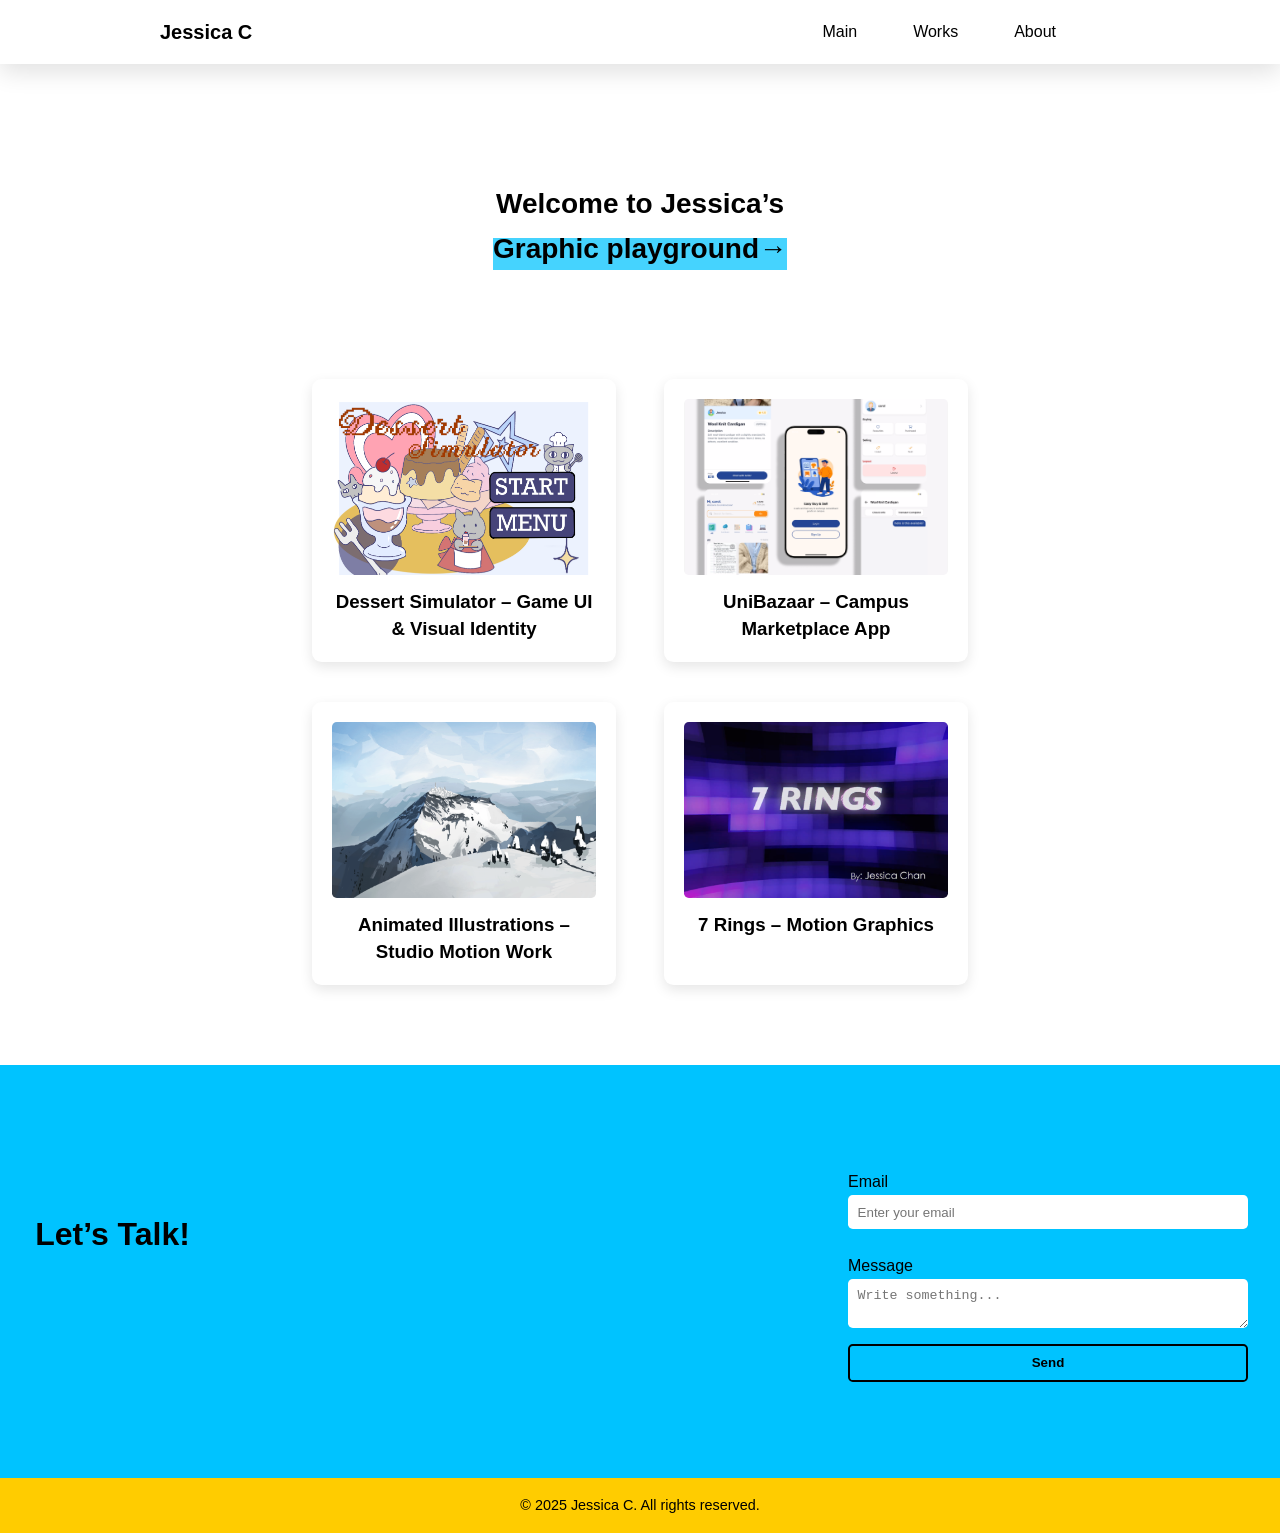
==== index.html @ ba1b7e4e "Publish design portfolio" ====
<!DOCTYPE html>
<html lang="en">
<head>
  <meta charset="UTF-8">
  <meta name="viewport" content="width=device-width, initial-scale=1.0">
  <title>Jessica C - Portfolio</title>
  <link rel="stylesheet" href="style.css">
</head>
<body class="main-page">
<!-- Header -->
<header>
  <a href="index.html" class="logo">Jessica C</a>

  <!-- table nav -->
  <nav class="desktop-nav" aria-label="Primary">
    <ul>
      <li><a href="index.html">Main</a></li>
      <li><a href="#projects">Works</a></li>
      <li><a href="about.html">About</a></li>
    </ul>
  </nav>

  <input type="checkbox" id="menu-toggle" class="nav-toggle" aria-controls="mobileMenu" aria-label="Open menu" />
  <label for="menu-toggle" class="hamburger" >☰</label>

  <nav id="mobileMenu" class="mobile-menu">
    <ul>
      <li><a href="index.html">Main</a></li>
      <li><a href="#projects">Works</a></li>
      <li><a href="about.html">About</a></li>
    </ul>
  </nav>
</header>

  <!-- Hero Section -->
  <section class="hero">
  <h1 class="playground-title">
    Welcome to Jessica’s <br>
    <a href="#projects" class="highlight-link">Graphic playground→</a>

  </h1>
  </section>

  <!-- Projects Section -->
<section id="projects" class="projects">
  <h2 class="sr-only">Projects</h2>

  <!-- Project 1 -->
  <a href="dessert-simulator.html" class="project">
    <img
      src="images/dessert.png"
      alt="Dessert Simulator UI"
    >
    <h3>Dessert Simulator – Game UI &amp; Visual Identity</h3>
  </a>

  <!-- Project 2 -->
  <a href="unibazaar.html" class="project">
    <img
      src="images/unibazaar-cover.png"
      alt="UniBazaar Campus Marketplace App"
    >
    <h3>UniBazaar – Campus Marketplace App</h3>
  </a>

  <a href="animated-illustrations.html" class="project">
  <img
    src="images/animated-illustrations-cover.png"
    alt="Animated illustration and motion design work"
  >
  <h3>Animated Illustrations – Studio Motion Work</h3>
</a>

  <!-- Project 3 -->
  <a href="7rings.html" class="project">
    <img
      src="images/7rings.png"
      alt="7 Rings Motion Graphics"
    >
    <h3>7 Rings – Motion Graphics</h3>
  </a>
</section>

<!-- Contact Section -->
<section id="contact" class="contact">
  <div class="contact-info">
    <h2>Let’s Talk!</h2>
  </div>

  <form>
    <label for="email">Email</label>
    <input id="email" type="email" name="email" placeholder="Enter your email">

    <label for="message">Message</label>
    <textarea id="message" name="message" placeholder="Write something..."></textarea>

    <button type="submit">Send</button>
  </form>

</section>

<!-- Footer -->
<footer>
  <p>© 2025 Jessica C. All rights reserved.</p>
</footer>


<script src="hamburger.js"></script>
---- style.css ----
* {
  margin: 0;
  padding: 0;
  box-sizing: border-box;
}

/* Global Styles */
body {
  font-family: 'Open Sans', Arial, sans-serif;
  line-height: 1.6;
  color: #000;
  background: #f5f5f5;
  font-size: 1rem; 
}

body.main-page {
  background: white !important;
}


header {
  display: flex;
  justify-content: space-between;
  align-items: center;
  padding: 1rem 8rem;   
  background: white;
  box-shadow: 0 0.5rem 1.5rem rgba(0, 0, 0, 0.12); /* shadow */
  position: sticky;
  top: 0;
  z-index: 100;
}

header nav ul {
  list-style: none;
  display: flex;
  gap: 3.5rem; 
  margin-right: 6rem; 
}

/* Link*/
header nav a {
  text-decoration: none;
  color: #000;
  font-weight: 500;
  position: relative;
  padding-bottom: 0.3rem;
  transition: color 0.3s ease;
}

/* Hover effect*/
header nav a::after {
  content: '';
  position: absolute;
  width: 0;
  height: 0.2rem;    
  left: 0;
  bottom: -0.1rem;
  background: #000;
  transition: width 0.3s ease;
}

header nav a:hover::after {
  width: 100%;
}

header nav a:hover {
  color: #000;
}

header .logo {
  font-size: 1.25rem;
  font-weight: bold;
  color: #000;
  text-decoration: none;  
  margin-left: 2rem;
  position: relative;
}

header .logo:hover {
  color: #333;
}

header .logo::after {
  content: none !important;
}


/* Hero */
.hero {
  text-align: center;
  padding: 6.2rem 1rem;
}

.hero img {
  max-width: 18rem;
}

.hero h1 {
  margin-top: 1.2rem;
  font-size: 1.75rem;
}

.hero span {
  color: #000000;
  font-weight: bold;
}

/* Projects */
.projects {
  display: flex;
  justify-content: center;
  gap: 2.5rem;
  flex-wrap: wrap;
  padding: 0.5rem;
}

.project {
  width: 19rem;
  background: white;
  padding: 1.25rem;
  border-radius: 0.6rem;
  box-shadow: 0 0.3rem 0.8rem rgba(0,0,0,0.1);
  text-align: center;
  margin-bottom: 5rem;
  transition: transform 0.3s ease, box-shadow 0.3s ease; 
}

.sr-only {
  position: absolute;
  width: 0.0625rem;
  height: 0.0625rem;
  padding: 0;
  overflow: hidden;
  clip: rect(0, 0, 0, 0);
  white-space: nowrap;
  border: 0;
}


.project:hover {
  transform: scale(1.05); 
  box-shadow: 0 0.6rem 1.5rem rgba(0,0,0,0.2); 
}

.project img {
  max-width: 100%;
  border-radius: 0.3rem;
  margin-bottom: 0.6rem;
}

/* Contact Section  */
.contact {
  background: #00c3ff;
  color: #000;
  width: 100%;
  margin: 0 auto;        
  display: flex;         
  justify-content: space-between;
  align-items: flex-start;
  padding: 6rem 4rem;
  gap: 5rem;
  flex-wrap: wrap;
}

.contact-info {
  flex: 1;
  min-width: 15rem;
}

.contact-info h2 {
  font-size: 2rem;
  margin-bottom: 1rem;
  font-weight: bold;
}

.contact-info p {
  font-size: 1rem;
  line-height: 1.5;
}

.contact form {
  display: flex;
  flex-direction: column;
  gap: 1rem;
  flex: 1;
  max-width: 25rem;
}

.contact input, 
.contact textarea {
  padding: 0.6rem;
  border: none;
  border-radius: 0.3rem;
}
.contact form label {
  font-size: 1rem;
  margin-bottom: -1rem;  
  margin-top: 0.5rem;   
}

.contact button {
  background: transparent;
  border: 0.125rem solid #000;
  padding: 0.6rem;
  cursor: pointer;
  font-weight: bold;
  border-radius: 0.3rem;
  transition: all 0.3s ease;
}

.contact button:hover {
  background: #000;
  color: #fff;
}

a {
  text-decoration: none; 
  color: #000;
}

/* Dessert Simulator Page */
.dessert-page {
  background: white;
  padding: 0; 
  width:100%;
  margin: 0;
}

/* Intro */
.dessert-page .intro {
  max-width: 56.25rem;
  margin: 0 auto;
  padding: 1rem;
}

.dessert-page .intro h1 {
  margin-top: 3rem;
  text-align: center;
  font-size: 1.8rem;
  margin-bottom: 1rem;
}

.dessert-page .intro p {
  line-height: 1.6;
  text-align: justify;
  margin-bottom: 1.5rem;
}

/* Hero Visual */
.hero-visual {
  display: flex;
  justify-content: space-between;
  gap: 1rem;
  padding: 0 2%; 
}

.hero-visual img {
  max-width: 70%;
  border-radius: 0.25rem;
}

.hero-visual .project-info {
  font-size: 0.9rem;
  color: #333;
  line-height: 1.4;
}

/* Yellow Background Section */
.yellow-bg {
  background: #ffcc00;
  width: 100vw;
  padding: 2rem 8%;   
  margin-left: calc(-50vw + 50%); 
}

.yellow-bg > * {
  max-width: 75rem;  
  margin: 0 auto;    
  padding: 0 5%;   
  box-sizing: border-box;
}

body {
  margin: 0;
  font-family: 'Open Sans', Arial, sans-serif;
  background: white; 
  color: #000;
  line-height: 1.6;
}

body.about-page {
  background: #FFD500;
}


/* Center image */
.center-img {
  text-align: center;
  margin-bottom: 2rem;
}

.center-img img {
  max-width: 80%;
  border-radius: 0.25rem;
}

.center-img .caption {
  margin-top: 0.5rem;
  font-size: 0.9rem;
}

/* Storyboard */
.storyboard {
  display: flex;
  gap: 2rem;
  align-items: flex-start;
  max-width: 56.25rem;
  margin: 0 auto 3rem;
}

.storyboard img {
  width: 50%;
  border-radius: 0.25rem;
}

.story-text {
  width: 50%;
}

/* UI Evolution */
.ui-evolution {
  display: flex;
  justify-content: center;
  gap: 1rem;
  margin-bottom: 2rem;
  padding: 0 2%;
}

.ui-evolution img {
  width: 30%;
  height: 15.625rem; 
}

.ui-description {
  max-width: 50rem;
  margin: 2rem auto 2rem;
  text-align: justify;
  font-size: 0.95rem;
  padding: 0 2%;
}

.tools-description {
  max-width: 50rem;       
  margin: 1.5rem auto;    
  text-align: justify;    
  font-size: 0.95rem;     
  padding: 0 2%;         
  line-height: 1.6;     
}

/* UI Screens */
.ui-screens {
  display: grid;   
  grid-template-columns: repeat(2, 1fr);
  gap: 0.3rem;   
  max-width: 65.625rem;
  margin: 0 auto 3rem auto; 
  padding: 0 2%;
}

.ui-screens img {
  width: 100%;             
  max-width: 30rem;       
  justify-self: center;   
  border-radius: 0.25rem;
  object-fit: cover;
}


/* Process Screens */
.process-row {
  display: flex;
  justify-content: center;
  gap: 1rem;
  margin: 1.5rem 0;
  padding: 0 2%;
}

.process-row img {
  width: 45%;
}

.process-small {
  display: flex;
  justify-content: center;
  gap: 0.5rem;
  margin-bottom: 3rem;
  padding: 0 2%;
}

.process-small img {
  width: 18%;
}

h2 {
  font-weight: bold;
  margin-top: 3rem;
  margin-bottom: 1rem;
  padding-left: 0.2rem;
}

h2.tools-title {
  margin-top: 3rem;
  margin-bottom: 1.2rem;
  font-weight: bold;
}

/* Outcome */
.outcome {
  max-width: 50rem;
  margin: 0 auto 2rem;
  padding: 0 2%;
}

.outcome h2 {
  margin-bottom: 1rem;
}

/* Skills & Takeaways */
.skills, .takeaways {
  max-width: 50rem;
  margin: 0 auto 1.5rem;
  padding: 0 2%;
}

.takeaways ul {
  padding-left: 1.2rem;
  list-style: disc;
}

/* Links */
.links {
  text-align: center;
  margin: 1rem 0 2rem;
}

.links .visit {
  display: inline-block;
  padding: 0.8rem 1.6rem;
  background: #000;
  color: #fff;
  font-weight: bold;
  border-radius: 0.25rem;
  transition: all 0.3s ease;
  cursor: pointer;
}

.links .visit:hover {
  background: #ffcc00;
  color: #000;
}


/* Responsive */
@media (max-width: 48rem) {
  .about {
    flex-direction: column;
    padding: 3rem 2rem;
    text-align: center;
  }
}


/* About Page */
body {
  margin: 0;
  font-family: 'Open Sans', Arial, sans-serif;
  background: #FFD500; 
  color: #000;
  line-height: 1.6;
}

.about {
  display: flex;
  justify-content: center; 
  align-items: center; 
  gap: 5rem;  
  width: 100%;
  min-height: 100vh;  
  padding: 8rem 10rem;  
  box-sizing: border-box;
}

.about-left {
  text-align: center;
  max-width: 18.75rem;
}

.about-left img {
  width: 11.25rem;
  border-radius: 0;      
  margin-bottom: 1rem;
}

.about-left h2 {
  font-size: 1.8rem;
  font-weight: bold;
}

.about-right {
  max-width: 34.37rem;
}

.about-right h3 {
  font-size: 1.3rem;
  font-weight: bold;
  margin-bottom: 1rem;
}

.about-right p {
  margin-bottom: 1rem;
}

.about-links {
  margin-top: 1.5rem;
}

.about-links a {
  background: #fff;
  color: #000;
  padding: 0.5rem 1rem;
  border-radius: 0.3rem;
  text-decoration: none;
  margin-right: 0.5rem;
  box-shadow: 0 0.3rem 0.6rem rgba(0,0,0,0.1);
  transition: all 0.3s ease;
}

.about-links a:hover {
  background: #000;
  color: #fff;
}

/* Responsive-phone*/
@media (max-width: 48rem) {
  .about {
    flex-direction: column;
    text-align: center;
    padding: 4rem 2rem;
  }

  .about-left {
    margin-bottom: 2rem;
  }
}

/* Responsive*/

/* mobile*/
@media (max-width: 48rem) {
  body {
    font-size: 0.875rem;
    padding: 0 1rem;
  }

  /* Header*/
  header {
    flex-direction: column;
    align-items: flex-start;
    padding: 1rem 2rem;
  }

  header nav ul {
    flex-direction: column;
    gap: 1rem;
    margin: 1rem 0 0 0;
  }

  .hero {
    padding: 4rem 1rem;
    text-align: center;
  }

  .hero h2 {
    font-size: 1.4rem;
  }

  .projects {
    flex-direction: column;
    align-items: center;
    gap: 1.5rem;
  }

  .project {
    width: 90%;
    max-width: 25rem;
  }

  /* Dessert Page - UI Screens*/
  .ui-screens {
    flex-direction: column;
    max-width: 95%;
    gap: 1rem;
  }

  .ui-screens img {
    width: 100%;
    max-width: 100%;
  }

  /* UI Evolution*/
  .ui-evolution {
    flex-direction: column;
    gap: 1rem;
  }

  .ui-evolution img {
    width: 100%;
    height: auto;
  }

  /* About Page*/
  .about {
    flex-direction: column;
    padding: 4rem 2rem;
    text-align: center;
  }

  .about-left {
    max-width: 100%;
  }

  .about-right {
    max-width: 100%;
  }
}

/* Ipad */
@media (min-width: 49.06rem) and (max-width: 64rem) {
  body {
    font-size: 1rem;
    padding: 0 2rem;
  }

  header {
    padding: 1rem 3rem;
  }

  header nav ul {
    gap: 2rem;
  }

  .projects {
    gap: 2rem;
    flex-wrap: wrap;
    justify-content: center;
  }

  .project {
    width: 45%;
    max-width: 21.875rem;
  }

  .ui-screens {
    max-width: 90%;
    gap: 0.8rem;
  }

  .ui-screens img {
    max-width: 48%;
  }
}

/* web*/
@media (min-width: 75rem) {
  body {
    font-size: 1rem;
    padding: 0;
  }

  .projects {
    gap: 3rem;
  }

  .ui-screens {
    max-width: 65.625rem;
  }
}

@media (max-width: 48rem) {
  .storyboard {
    flex-direction: column;
    align-items: center; 
    gap: 1rem;           
    text-align: center;   
  }

  .storyboard img {
    width: 90%;           
    max-width: 21.875rem;     
    margin-bottom: 1rem;
  }

  .story-text {
    width: 100%;
    max-width: 21.875rem;     
    font-size: 0.95rem;    
    text-align: justify;  
  }
}

@media (max-width: 48rem) {
  .ui-evolution {
    display: grid;
    grid-template-columns: repeat(3, 1fr);  
    gap: 0.5rem;           
    justify-items: center;    
  }

  .ui-evolution img {
    width: 100%;  
    max-width: 7.5rem;  
    height: auto;  
    border-radius: 0.25rem;
  }
}
@media (max-width: 48rem) {
  body {
    padding: 0 !important;  
  }
  .yellow-bg {
    width: 100% !important;  
    margin: 0 !important;    
    padding: 2rem 0 !important; 
    box-sizing: border-box;
  }
}

/*Hambergerrr*/

.hamburger {
  font-size: 0.875rem;
  cursor: pointer;
  position: absolute;
  top: 1.25rem;
  right: 1.25rem;
  z-index: 2000;
}

.mobile-menu {
  display: none;
  position: absolute;
  top: 3.75rem;
  right: 1.25rem;
  background: white;
  border-radius: 0.3125rem;
  box-shadow: 0 0.25rem 0.5rem rgba(0,0,0,0.1);
  padding: 0.625rem;
}



@media (max-width: 48rem) {
  nav {
    display: none; 
  }
  .hamburger {
    display: block; 
  }
  .mobile-menu {
    display: none;
  }
  .mobile-menu.active {
    display: block;
  }
}

/* Footer */
footer {
  background: #ffcc00;
  width: 100%;
  text-align: center;
  padding: 1rem;
  font-size: 0.9rem;
}

.playground-title a{
  position: relative;
  display: inline-block;  
  z-index: 9999;          
  cursor: pointer;        
  pointer-events: auto;    
  color: #000;
  text-decoration: none;
}

.playground-title a::after{
  pointer-events: none;   
  text-decoration: none;
}


.playground-title .highlight-link{
  position: relative;
  display: inline-block;
  z-index: 9999;             
  cursor: pointer !important;  
  pointer-events: auto !important;
  color: #000; text-decoration: none;
}


.playground-title .highlight-link::after{
  content:'';
  position:absolute; left:0; bottom:.1rem;
  height:2rem; width:0; background:#45d3fe;
  z-index:-1; animation: slideBar 1.2s ease forwards;
  pointer-events: none !important;  
}

html { scroll-behavior: smooth; }
#projects { scroll-margin-top: 6rem; }  

.playground-title a,
.playground-title .highlight-link {
  text-decoration: none !important; 
}

@keyframes slideBar {
  0% { width: 0; }
  100% { width: 100%; }
}

/* hide checkbox */
.nav-toggle {
  position: absolute;
  opacity: 0;
  pointer-events: none;
}

/* hide humberger */
.hamburger {
  font-size: 1rem;
  cursor: pointer;
  display: none;
  user-select: none;
}


.mobile-menu {
  display: none;
  position: absolute;
  right: 2rem;
  top: 3.5rem;
  background: #fff;
  border-radius: 0.3rem;
  box-shadow: 0 0.25rem 0.5rem rgba(0,0,0,.1);
  padding: 0.6rem;
}

.mobile-menu ul {
  list-style: none;
  margin: 0;
  padding: 0;
}

.mobile-menu li { padding: 0.6rem; }
.mobile-menu a { color: #000; text-decoration: none; }


@media (max-width: 48rem) {
  .desktop-nav { display: none; }
  .hamburger { display: block; }
  header { padding: 1rem 2rem; } 
}

#menu-toggle:checked ~ .mobile-menu {
  display: block;
}

header{
  position: sticky;
  top: 0;
  z-index: 10000;      
  isolation: isolate;  
  overflow: visible;
}

.mobile-menu{
  position: absolute;
  top: 3rem;           
  right: 2rem;
  z-index: 10001;      
}


.playground-title,
.playground-title a,
.playground-title .highlight-link{
  z-index: auto !important;  
}


.playground-title .highlight-link::after{
  z-index: -1;
  pointer-events: none;
}


header{
  width: 100vw;
  margin-left: calc(50% - 50vw);
  margin-right: calc(50% - 50vw);
  padding-left: max(2rem, env(safe-area-inset-left));
  padding-right: max(2rem, env(safe-area-inset-right));
}


@media (min-width: 64rem){
  header{
    padding-left: 8rem;
    padding-right: 8rem;
  }
}


@media (max-width: 63.99rem){
  header{
    padding-left: 1.25rem;
    padding-right: 1.25rem;
  }
}


html, body { overflow-x: hidden; }

/* Contactfull-bleed*/
.contact{
  width: 100vw;
  margin-left: calc(50% - 50vw);
  margin-right: calc(50% - 50vw);

  padding-left: max(2rem, env(safe-area-inset-left));
  padding-right: max(2rem, env(safe-area-inset-right));
}

footer{
  width: 100vw;
  margin-left: calc(50% - 50vw);
  margin-right: calc(50% - 50vw);
  padding-left: max(2rem, env(safe-area-inset-left));
  padding-right: max(2rem, env(safe-area-inset-right));
}

.tools-title {
  font-size: 1.5rem;
  font-weight: bold;
  margin-bottom: 1rem;   
  text-align: left; 
}
/* Week Progress Section */
.week-progress {
  margin: 2rem 0;
}

.week-progress .section-title {
  font-size: 1.8rem;
  font-weight: bold;
  margin-bottom: 1rem;
}

.progress-gallery {
  display: grid;
  grid-template-columns: repeat(2, 1fr); /* 每行两张图 */
  gap: 1rem; /* 图片之间的间距 */
  margin-bottom: 1rem;
}

.progress-gallery img {
  width: 100%;   /* 自动适应容器 */
  height: auto;  /* 保持比例 */
  border-radius: 8px;
  box-shadow: 0 2px 6px rgba(0,0,0,0.2);
}

.progress-text {
  font-size: 1rem;
  line-height: 1.6;
}

/* ================================
   UniBazaar Portfolio Page
================================ */

/* Top hero image */
.unibazaar-page .hero-visual img {
  aspect-ratio: 16 / 9;
  object-fit: cover;
  background: #fff6f1;
}


/* ================================
   Project Overview Video
================================ */

.unibazaar-page .storyboard {
  display: flex;
  justify-content: center;
  align-items: flex-start;
  gap: 2rem;
}

.unibazaar-page .storyboard-video {
  width: 27%;
  max-width: 15rem;
  height: auto;

  display: block;
  align-self: flex-start;

  object-fit: contain;
  border-radius: 0.3rem;
}

.unibazaar-page .story-text {
  width: 58%;
}


/* ================================
   Core App Screens
================================ */

.unibazaar-page .ui-screens {
  display: grid;
  grid-template-columns: repeat(4, 10.5rem);
  justify-content: center;
  align-items: start;

  gap: 1.5rem;
  max-width: 60rem;
  margin: 0 auto 3rem;
  padding: 0 2%;
}

.unibazaar-page .ui-screens img {
  width: 10.5rem;
  max-width: none;

  aspect-ratio: 9 / 16;
  object-fit: cover;
  object-position: center;

  background: #fff;
  padding: 0.12rem;

  border-radius: 0.4rem;
  box-shadow: 0 0.2rem 0.6rem rgba(0, 0, 0, 0.14);
}


/* ================================
   Profile & Personalisation
================================ */

.unibazaar-page .ui-evolution {
  display: flex;
  justify-content: center;
  align-items: flex-start;

  gap: 1.5rem;
  margin-bottom: 2rem;
}

.unibazaar-page .ui-evolution img {
  width: 17rem;
  max-width: 38%;
  height: auto;

  object-fit: contain;

  background: #fff;
  padding: 0.15rem;

  border-radius: 0.4rem;
  box-shadow: 0 0.2rem 0.6rem rgba(0, 0, 0, 0.14);
}


/* ================================
   Tablet
================================ */

@media (max-width: 64rem) {
  .unibazaar-page .ui-screens {
    grid-template-columns: repeat(2, 10.5rem);
  }

  .unibazaar-page .ui-evolution img {
    width: 16rem;
    max-width: 42%;
  }
}


/* ================================
   Mobile
================================ */

@media (max-width: 48rem) {
  .unibazaar-page .hero-visual {
    flex-direction: column;
  }

  .unibazaar-page .hero-visual img {
    max-width: 100%;
  }

  .unibazaar-page .storyboard {
    flex-direction: column;
    align-items: center;
  }

  .unibazaar-page .storyboard-video {
    width: 65%;
    max-width: 15rem;
    height: auto;

    object-fit: contain;
  }

  .unibazaar-page .story-text {
    width: 100%;
    max-width: 22rem;
  }

  .unibazaar-page .ui-screens {
    grid-template-columns: repeat(2, 8.5rem);
    gap: 1rem;
  }

  .unibazaar-page .ui-screens img {
    width: 8.5rem;
  }

  .unibazaar-page .ui-evolution {
    flex-direction: column;
    align-items: center;
  }

  .unibazaar-page .ui-evolution img {
    width: 16rem;
    max-width: 90%;
  }
}


/* Very small phones */
@media (max-width: 25rem) {
  .unibazaar-page .ui-screens {
    grid-template-columns: 1fr;
    justify-items: center;
  }
}

/* Align all UniBazaar section headings */
.unibazaar-page .section-title,
.unibazaar-page .tools-title {
  max-width: 50rem;
  margin: 3rem auto 1rem;
  padding-left: 2%;
  padding-right: 2%;
  box-sizing: border-box;
  text-align: left;
}

/* =================================
   Animated Illustrations Page
================================= */

/* Hero video */
.motion-work-page .motion-hero-video {
  width: 70%;
  height: auto;
  display: block;
  object-fit: contain;
  border-radius: 0.3rem;
}


/* Main text sections */
.motion-work-page .motion-overview,
.motion-work-page .motion-text-section {
  width: calc(100% - 2rem);
  max-width: 50rem;
  margin: 0 auto 2rem;
  padding: 0;
  box-sizing: border-box;
}


/* Keep all major headings consistent */
.motion-work-page .motion-overview h2,
.motion-work-page .motion-text-section h2,
.motion-work-page .motion-section-title,
.motion-work-page .skills h2,
.motion-work-page .outcome h2 {
  font-size: 1.5rem;
  line-height: 1.25;
  font-weight: bold;

  margin-top: 3rem;
  margin-bottom: 1rem;
  padding: 0;
}


/* Selected Motion Samples heading */
.motion-work-page .motion-section-title {
  width: calc(100% - 2rem);
  max-width: 50rem;

  margin-left: auto;
  margin-right: auto;

  text-align: left;
  box-sizing: border-box;
}


/* Motion sample gallery */
.motion-work-page .motion-gallery {
  display: grid;
  grid-template-columns: repeat(2, minmax(0, 1fr));

  column-gap: 1.5rem;
  row-gap: 1.5rem;

  width: calc(100% - 2rem);
  max-width: 50rem;

  margin: 0 auto 3rem;
  padding: 0;

  box-sizing: border-box;
}


/* Individual motion cards */
.motion-work-page .motion-sample {
  width: 100%;
  min-width: 0;

  background: #fff;
  padding: 0.45rem;

  border-radius: 0.5rem;
  box-shadow: 0 0.25rem 0.7rem rgba(0, 0, 0, 0.14);

  box-sizing: border-box;
}


/* Motion videos */
.motion-work-page .motion-sample video {
  width: 100%;
  height: auto;

  display: block;
  object-fit: contain;

  border-radius: 0.3rem;
}


/* Card titles */
.motion-work-page .motion-sample h3 {
  margin: 1rem 0 0.5rem;
  padding: 0 0.45rem;

  font-size: 1.15rem;
  line-height: 1.35;
}


/* Card descriptions */
.motion-work-page .motion-sample p {
  margin: 0;
  padding: 0 0.45rem 0.8rem;

  font-size: 0.95rem;
  line-height: 1.55;
}


/* =================================
   Animated Illustrations Mobile
================================= */

@media (max-width: 48rem) {
  .motion-work-page .hero-visual {
    flex-direction: column;
  }

  .motion-work-page .motion-hero-video {
    width: 100%;
  }

  .motion-work-page .motion-gallery {
    grid-template-columns: 1fr;

    width: calc(100% - 2rem);
    max-width: 25rem;

    row-gap: 1.5rem;
  }

  .motion-work-page .motion-section-title,
  .motion-work-page .motion-overview,
  .motion-work-page .motion-text-section {
    width: calc(100% - 2rem);
    max-width: 25rem;
  }
}


/* =================================
   Homepage Projects: 2 Cards Per Row
================================= */

.main-page .projects {
  display: grid;
  grid-template-columns: repeat(2, 19rem);

  justify-content: center;
  align-items: stretch;

  column-gap: 3rem;
  row-gap: 2.5rem;

  max-width: 44rem;
  margin: 0 auto;
  padding: 0.5rem 1rem 5rem;
}


/* Homepage project card */
.main-page .project {
  width: 100%;
  height: 100%;
  margin-bottom: 0;

  display: flex;
  flex-direction: column;
}


/* Homepage images and video previews */
.main-page .project img,
.main-page .project-preview {
  width: 100%;
  height: 11rem;

  display: block;
  object-fit: cover;

  border-radius: 0.3rem;
  margin-bottom: 0.8rem;
}


/* Homepage project titles */
.main-page .project h3 {
  margin-top: 0;
  line-height: 1.45;
}


/* =================================
   Homepage Mobile: 1 Card Per Row
================================= */

@media (max-width: 48rem) {
  .main-page .projects {
    grid-template-columns: 1fr;

    width: calc(100% - 2rem);
    max-width: 25rem;

    row-gap: 1.5rem;
    padding: 0.5rem 0 4rem;
  }

  .main-page .project {
    width: 100%;
  }
}
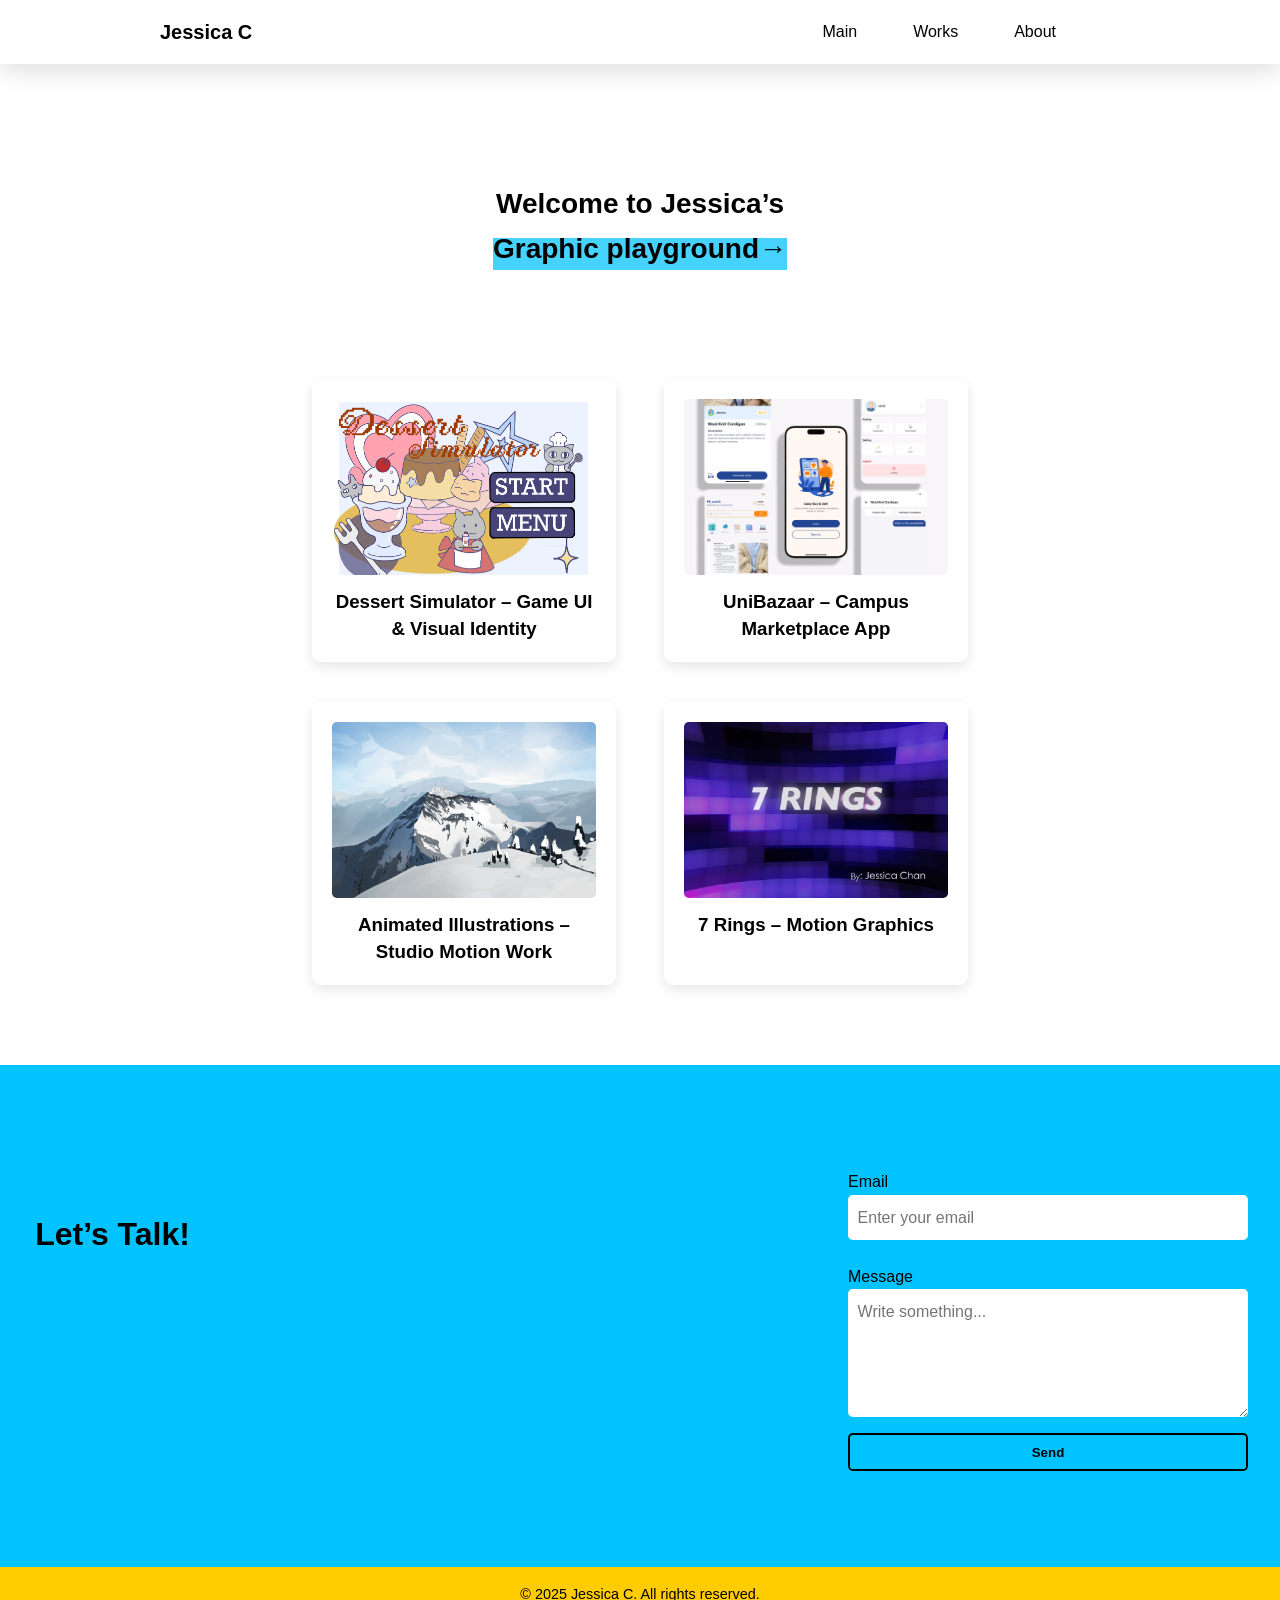
==== commit 59220b33: "Polish portfolio motion, mobile layout and keyboard access" ====
--- a/index.html
+++ b/index.html
@@ -23,7 +23,7 @@
   <input type="checkbox" id="menu-toggle" class="nav-toggle" aria-controls="mobileMenu" aria-label="Open menu" />
   <label for="menu-toggle" class="hamburger" >☰</label>
 
-  <nav id="mobileMenu" class="mobile-menu">
+  <nav id="mobileMenu" class="mobile-menu" aria-label="Mobile">
     <ul>
       <li><a href="index.html">Main</a></li>
       <li><a href="#projects">Works</a></li>
@@ -107,4 +107,5 @@
 
 <script src="hamburger.js"></script>
 
-
+</body>
+</html>
--- a/style.css
+++ b/style.css
@@ -137,9 +137,11 @@
 }
 
 
-.project:hover {
-  transform: scale(1.05); 
-  box-shadow: 0 0.6rem 1.5rem rgba(0,0,0,0.2); 
+@media (hover: hover) and (pointer: fine) {
+  .project:hover {
+    transform: translateY(-5px);
+    box-shadow: 0 0.6rem 1.5rem rgba(0,0,0,0.16);
+  }
 }
 
 .project img {
@@ -1395,4 +1397,77 @@
   .main-page .project {
     width: 100%;
   }
-}+}
+
+/* Portfolio v2: small motion, with visible content as the default. */
+:focus-visible {
+  outline: 3px solid #000;
+  outline-offset: 5px;
+}
+
+.nav-toggle { display: none; }
+.nav-toggle:focus-visible + .hamburger {
+  outline: 3px solid #000;
+  outline-offset: 3px;
+}
+
+.main-page .playground-title { isolation: isolate; }
+.main-page .project { min-width: 0; }
+.main-page .contact form { min-width: 0; width: 100%; }
+.main-page .contact input,
+.main-page .contact textarea { font: inherit; width: 100%; }
+.main-page .contact textarea { min-height: 8rem; resize: vertical; }
+.about-links { display: flex; flex-wrap: wrap; gap: 0.75rem; }
+
+@media (prefers-reduced-motion: no-preference) {
+  .main-page .playground-title {
+    animation: heroEntrance 650ms cubic-bezier(0.22, 1, 0.36, 1) both;
+  }
+  .main-page .highlight-link::after { animation-delay: 180ms; }
+  .reveal-ready {
+    opacity: 0;
+    translate: 0 14px;
+    transition: opacity 550ms ease, translate 550ms cubic-bezier(0.22, 1, 0.36, 1),
+      transform 250ms ease, box-shadow 250ms ease;
+  }
+  .reveal-ready.is-visible,
+  .reveal-ready:focus-within { opacity: 1; translate: 0 0; }
+}
+
+@keyframes heroEntrance {
+  from { opacity: 0; transform: translateY(12px); }
+  to { opacity: 1; transform: translateY(0); }
+}
+
+@media (max-width: 64rem) {
+  header nav ul { margin-right: 0; gap: 2rem; }
+  .about { padding: 4rem 2rem; gap: 2.5rem; }
+}
+
+@media (max-width: 48rem) {
+  .nav-toggle { display: block; }
+  header { min-height: 4.5rem; justify-content: center; }
+  header .logo { margin-left: 0; }
+  .hamburger {
+    top: 0.85rem; right: 1rem;
+    min-width: 44px; min-height: 44px;
+    text-align: center; line-height: 44px;
+  }
+  .mobile-menu { top: 100%; right: 1rem; min-width: 10rem; }
+  .mobile-menu a { display: block; }
+  .main-page .hero { padding: 4rem 1rem; }
+  .main-page .hero h1 { font-size: clamp(1.35rem, 5.5vw, 1.75rem); }
+  .main-page .contact { flex-direction: column; gap: 1.5rem; padding: 3rem 1.25rem; }
+  .main-page .contact-info { min-width: 0; }
+  .main-page .contact-info h2 { margin-top: 0; }
+  .main-page .contact form { max-width: none; flex: auto; }
+  .about-links { justify-content: center; }
+}
+
+@media (prefers-reduced-motion: reduce) {
+  html { scroll-behavior: auto; }
+  *, *::before, *::after { animation: none !important; transition: none !important; }
+  .playground-title .highlight-link::after { width: 100%; }
+  .reveal-ready { opacity: 1; translate: none; }
+  .project:hover { transform: none; }
+}
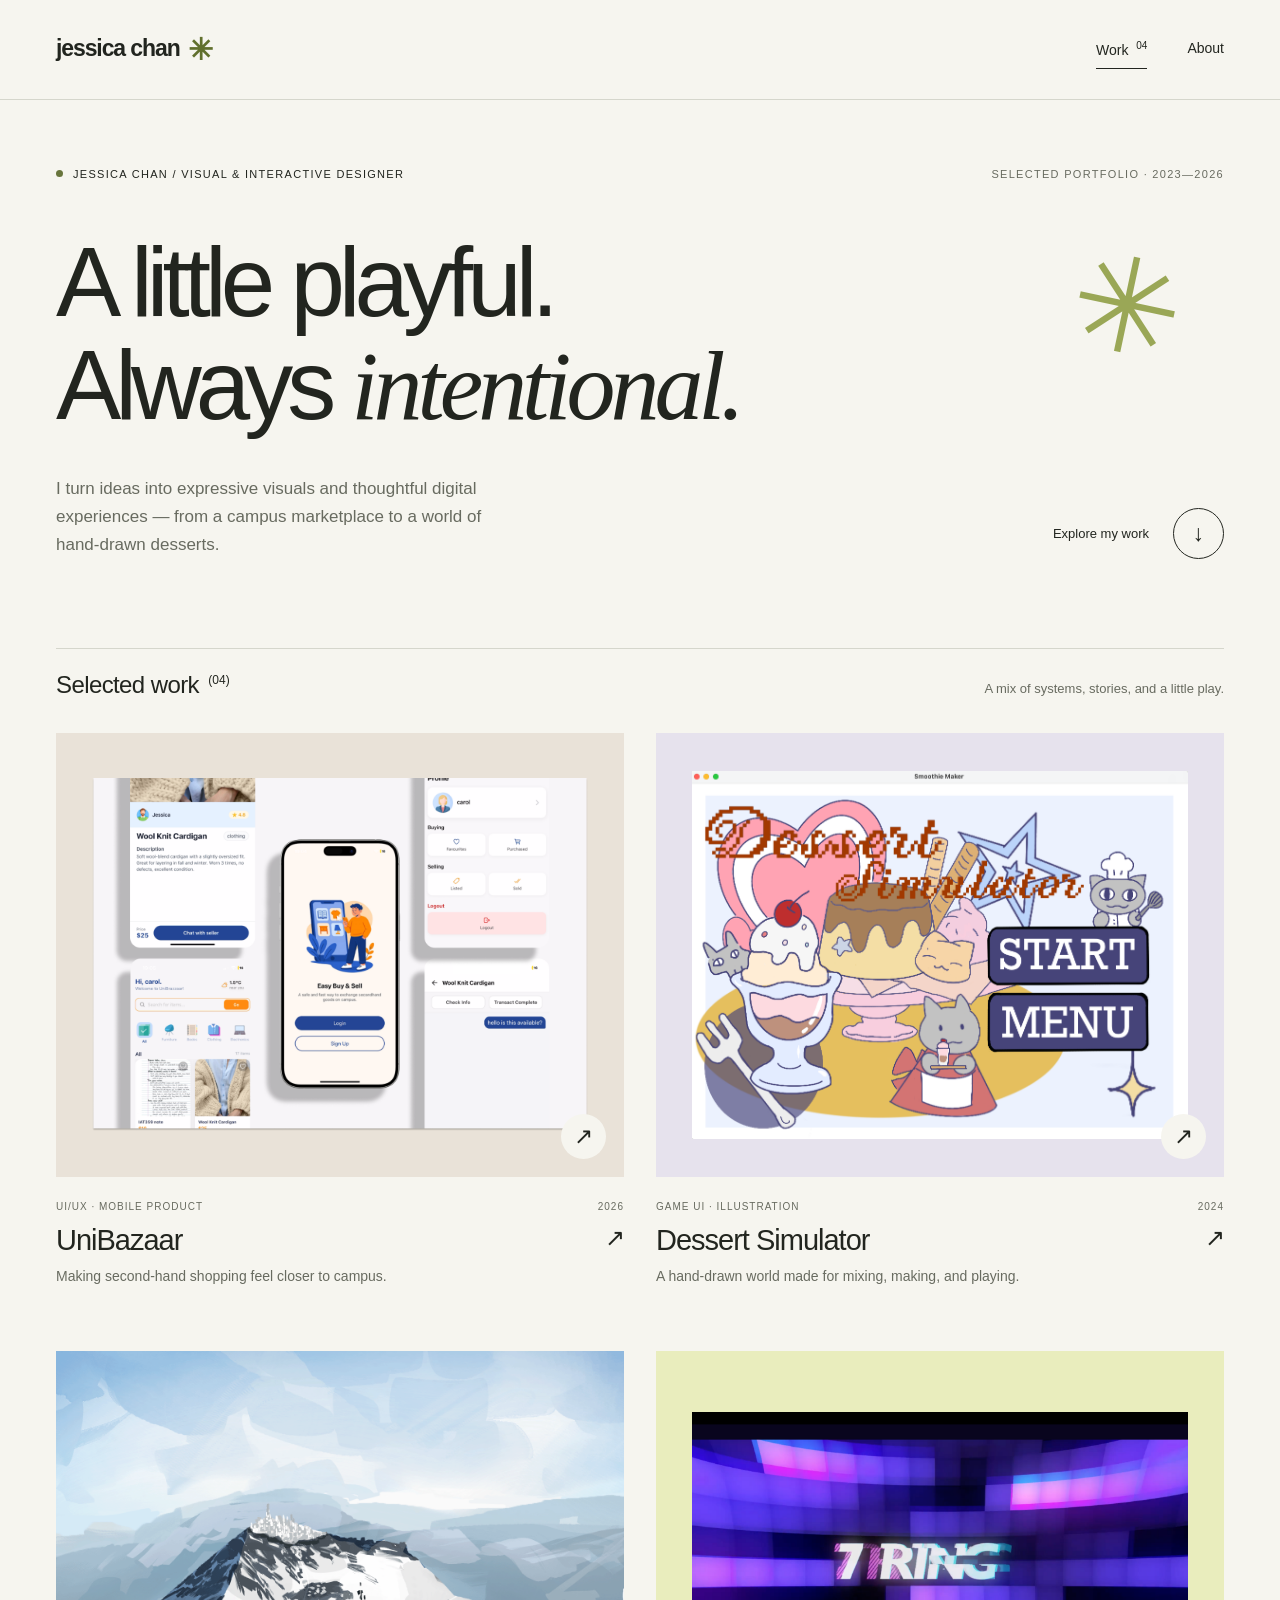
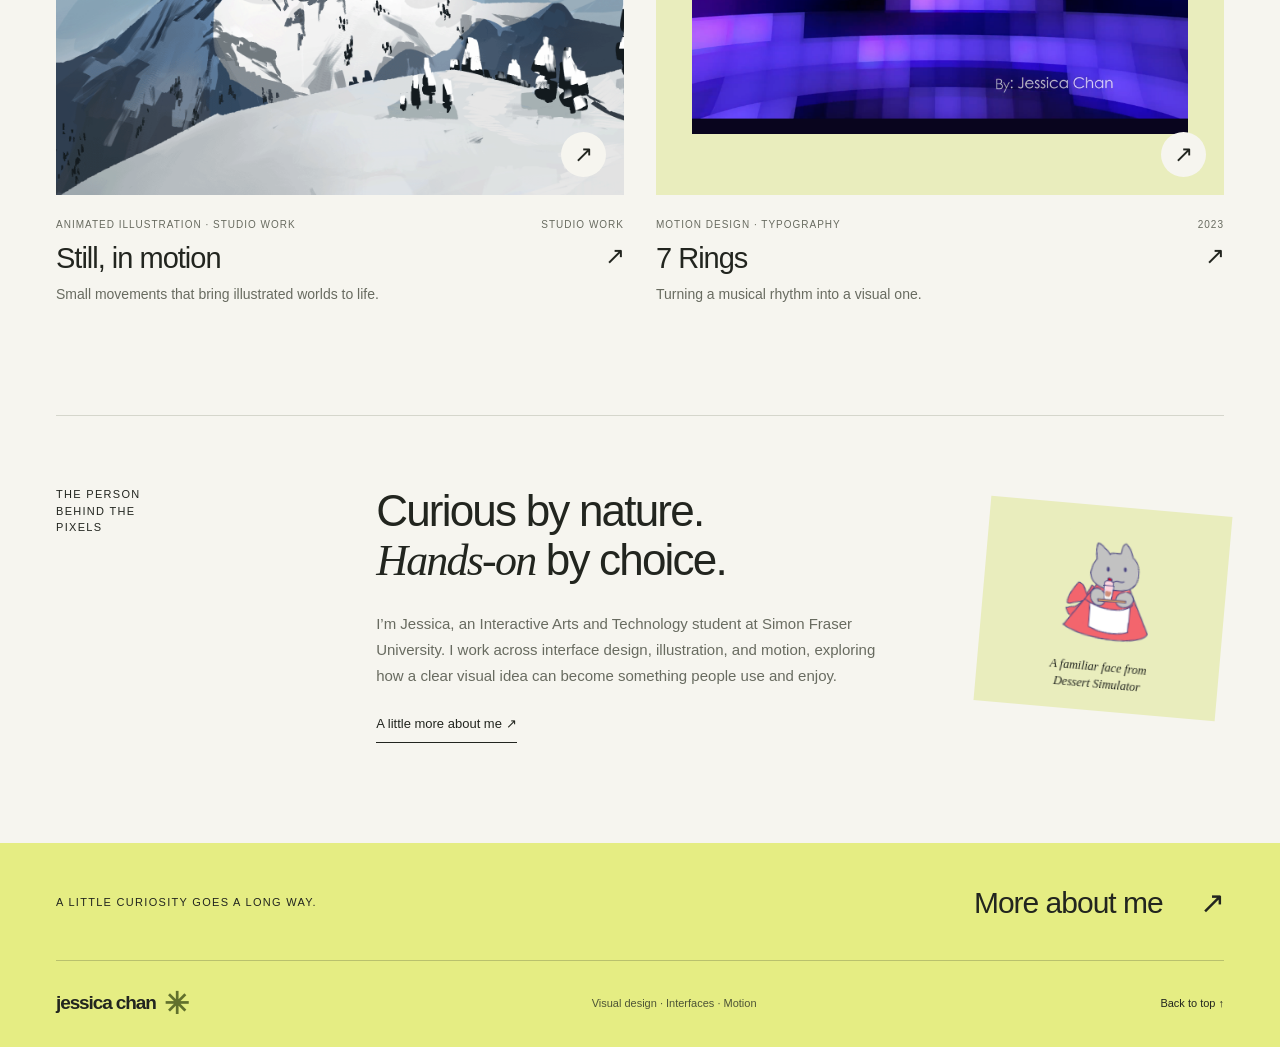
==== commit 6ad0d164: "Redesign portfolio and rewrite all four project case studies" ====
--- a/index.html
+++ b/index.html
@@ -1,111 +1 @@
-<!DOCTYPE html>
-<html lang="en">
-<head>
-  <meta charset="UTF-8">
-  <meta name="viewport" content="width=device-width, initial-scale=1.0">
-  <title>Jessica C - Portfolio</title>
-  <link rel="stylesheet" href="style.css">
-</head>
-<body class="main-page">
-<!-- Header -->
-<header>
-  <a href="index.html" class="logo">Jessica C</a>
-
-  <!-- table nav -->
-  <nav class="desktop-nav" aria-label="Primary">
-    <ul>
-      <li><a href="index.html">Main</a></li>
-      <li><a href="#projects">Works</a></li>
-      <li><a href="about.html">About</a></li>
-    </ul>
-  </nav>
-
-  <input type="checkbox" id="menu-toggle" class="nav-toggle" aria-controls="mobileMenu" aria-label="Open menu" />
-  <label for="menu-toggle" class="hamburger" >☰</label>
-
-  <nav id="mobileMenu" class="mobile-menu" aria-label="Mobile">
-    <ul>
-      <li><a href="index.html">Main</a></li>
-      <li><a href="#projects">Works</a></li>
-      <li><a href="about.html">About</a></li>
-    </ul>
-  </nav>
-</header>
-
-  <!-- Hero Section -->
-  <section class="hero">
-  <h1 class="playground-title">
-    Welcome to Jessica’s <br>
-    <a href="#projects" class="highlight-link">Graphic playground→</a>
-
-  </h1>
-  </section>
-
-  <!-- Projects Section -->
-<section id="projects" class="projects">
-  <h2 class="sr-only">Projects</h2>
-
-  <!-- Project 1 -->
-  <a href="dessert-simulator.html" class="project">
-    <img
-      src="images/dessert.png"
-      alt="Dessert Simulator UI"
-    >
-    <h3>Dessert Simulator – Game UI &amp; Visual Identity</h3>
-  </a>
-
-  <!-- Project 2 -->
-  <a href="unibazaar.html" class="project">
-    <img
-      src="images/unibazaar-cover.png"
-      alt="UniBazaar Campus Marketplace App"
-    >
-    <h3>UniBazaar – Campus Marketplace App</h3>
-  </a>
-
-  <a href="animated-illustrations.html" class="project">
-  <img
-    src="images/animated-illustrations-cover.png"
-    alt="Animated illustration and motion design work"
-  >
-  <h3>Animated Illustrations – Studio Motion Work</h3>
-</a>
-
-  <!-- Project 3 -->
-  <a href="7rings.html" class="project">
-    <img
-      src="images/7rings.png"
-      alt="7 Rings Motion Graphics"
-    >
-    <h3>7 Rings – Motion Graphics</h3>
-  </a>
-</section>
-
-<!-- Contact Section -->
-<section id="contact" class="contact">
-  <div class="contact-info">
-    <h2>Let’s Talk!</h2>
-  </div>
-
-  <form>
-    <label for="email">Email</label>
-    <input id="email" type="email" name="email" placeholder="Enter your email">
-
-    <label for="message">Message</label>
-    <textarea id="message" name="message" placeholder="Write something..."></textarea>
-
-    <button type="submit">Send</button>
-  </form>
-
-</section>
-
-<!-- Footer -->
-<footer>
-  <p>© 2025 Jessica C. All rights reserved.</p>
-</footer>
-
-
-<script src="hamburger.js"></script>
-
-</body>
-</html>
+<!doctype html><html lang="en"><head><meta charset="utf-8"><meta name="viewport" content="width=device-width,initial-scale=1"><meta name="description" content="Jessica Chan designs playful interfaces, visual identities, and motion. Explore selected design projects."><meta name="theme-color" content="#f6f5ef"><title>Visual designer — Jessica Chan</title><link rel="stylesheet" href="style.css"><script src="hamburger.js" defer></script></head><body id="top"><a class="skip-link" href="#main">Skip to content</a><header class="site-header"><a class="wordmark" href="index.html" aria-label="Jessica Chan, home">jessica chan<span class="brand-dot">✳</span></a><nav aria-label="Primary"><a href="index.html#work" aria-current="page">Work <span>04</span></a><a href="about.html" >About</a></nav></header><main id="main"><section class="home-hero wrap"><div class="hero-top"><p class="eyebrow"><span class="status-dot"></span> Jessica Chan / Visual & interactive designer</p><span class="edition">Selected portfolio · 2023—2026</span></div><h1>A little playful.<br>Always <em>intentional.</em><span class="hero-asterisk" aria-hidden="true">✳</span></h1><div class="hero-bottom"><p>I turn ideas into expressive visuals and thoughtful digital experiences — from a campus marketplace to a world of hand-drawn desserts.</p><a class="round-link" href="#work"><span>Explore my work</span><span class="circle" aria-hidden="true">↓</span></a></div></section><section class="work-section wrap" id="work" aria-labelledby="work-title"><div class="section-head"><h2 id="work-title">Selected work<span> (04)</span></h2><p>A mix of systems, stories, and a little play.</p></div><div class="work-grid"><article class="work-item reveal"><a class="work-link" href="unibazaar.html"><div class="work-image peach"><img src="images/unibazaar-cover.png" alt="UniBazaar app interfaces for campus shopping and messaging" class="" decoding="async" loading="lazy"><span class="image-arrow" aria-hidden="true">↗</span></div><div class="work-meta"><span>UI/UX · Mobile product</span><span>2026</span></div><h3>UniBazaar <span aria-hidden="true">↗</span></h3><p>Making second-hand shopping feel closer to campus.</p><span class="sr-only">Read the case study</span></a></article><article class="work-item reveal"><a class="work-link" href="dessert-simulator.html"><div class="work-image lilac"><img src="images/dessert.png" alt="Hand-drawn Dessert Simulator start screen with cats and sweets" class="" decoding="async" loading="lazy"><span class="image-arrow" aria-hidden="true">↗</span></div><div class="work-meta"><span>Game UI · Illustration</span><span>2024</span></div><h3>Dessert Simulator <span aria-hidden="true">↗</span></h3><p>A hand-drawn world made for mixing, making, and playing.</p><span class="sr-only">Read the case study</span></a></article><article class="work-item reveal"><a class="work-link" href="animated-illustrations.html"><div class="work-image blue"><img src="images/animated-illustrations-cover.png" alt="Painterly mountain landscape from the animated illustration series" class="" decoding="async" loading="lazy"><span class="image-arrow" aria-hidden="true">↗</span></div><div class="work-meta"><span>Animated illustration · Studio work</span><span>Studio work</span></div><h3>Still, in motion <span aria-hidden="true">↗</span></h3><p>Small movements that bring illustrated worlds to life.</p><span class="sr-only">Read the case study</span></a></article><article class="work-item reveal"><a class="work-link" href="7rings.html"><div class="work-image yellow"><img src="images/7ringscover.png" alt="Typography composition from the 7 Rings motion graphics project" class="" decoding="async" loading="lazy"><span class="image-arrow" aria-hidden="true">↗</span></div><div class="work-meta"><span>Motion design · Typography</span><span>2023</span></div><h3>7 Rings <span aria-hidden="true">↗</span></h3><p>Turning a musical rhythm into a visual one.</p><span class="sr-only">Read the case study</span></a></article></div></section><section class="about-teaser wrap reveal"><div class="eyebrow">The person behind the pixels</div><div><h2>Curious by nature.<br><em>Hands-on</em> by choice.</h2><p>I’m Jessica, an Interactive Arts and Technology student at Simon Fraser University. I work across interface design, illustration, and motion, exploring how a clear visual idea can become something people use and enjoy.</p><a class="text-link" href="about.html">A little more about me ↗</a></div><div class="cat-stamp"><img src="images/icon.png" alt="My illustrated dessert-making cat character" class="" decoding="async" loading="lazy"><span>A familiar face from<br>Dessert Simulator</span></div></section></main><footer class="footer"><div class="footer-top"><p class="eyebrow">A little curiosity goes a long way.</p><a href="about.html">More about me <span aria-hidden="true">↗</span></a></div><div class="footer-bottom"><a class="wordmark" href="index.html">jessica chan<span>✳</span></a><p>Visual design · Interfaces · Motion</p><a href="#top">Back to top ↑</a></div></footer></body></html>
--- a/style.css
+++ b/style.css
@@ -1,1473 +1,9 @@
-* {
-  margin: 0;
-  padding: 0;
-  box-sizing: border-box;
-}
-
-/* Global Styles */
-body {
-  font-family: 'Open Sans', Arial, sans-serif;
-  line-height: 1.6;
-  color: #000;
-  background: #f5f5f5;
-  font-size: 1rem; 
-}
-
-body.main-page {
-  background: white !important;
-}
-
-
-header {
-  display: flex;
-  justify-content: space-between;
-  align-items: center;
-  padding: 1rem 8rem;   
-  background: white;
-  box-shadow: 0 0.5rem 1.5rem rgba(0, 0, 0, 0.12); /* shadow */
-  position: sticky;
-  top: 0;
-  z-index: 100;
-}
-
-header nav ul {
-  list-style: none;
-  display: flex;
-  gap: 3.5rem; 
-  margin-right: 6rem; 
-}
-
-/* Link*/
-header nav a {
-  text-decoration: none;
-  color: #000;
-  font-weight: 500;
-  position: relative;
-  padding-bottom: 0.3rem;
-  transition: color 0.3s ease;
-}
-
-/* Hover effect*/
-header nav a::after {
-  content: '';
-  position: absolute;
-  width: 0;
-  height: 0.2rem;    
-  left: 0;
-  bottom: -0.1rem;
-  background: #000;
-  transition: width 0.3s ease;
-}
-
-header nav a:hover::after {
-  width: 100%;
-}
-
-header nav a:hover {
-  color: #000;
-}
-
-header .logo {
-  font-size: 1.25rem;
-  font-weight: bold;
-  color: #000;
-  text-decoration: none;  
-  margin-left: 2rem;
-  position: relative;
-}
-
-header .logo:hover {
-  color: #333;
-}
-
-header .logo::after {
-  content: none !important;
-}
-
-
-/* Hero */
-.hero {
-  text-align: center;
-  padding: 6.2rem 1rem;
-}
-
-.hero img {
-  max-width: 18rem;
-}
-
-.hero h1 {
-  margin-top: 1.2rem;
-  font-size: 1.75rem;
-}
-
-.hero span {
-  color: #000000;
-  font-weight: bold;
-}
-
-/* Projects */
-.projects {
-  display: flex;
-  justify-content: center;
-  gap: 2.5rem;
-  flex-wrap: wrap;
-  padding: 0.5rem;
-}
-
-.project {
-  width: 19rem;
-  background: white;
-  padding: 1.25rem;
-  border-radius: 0.6rem;
-  box-shadow: 0 0.3rem 0.8rem rgba(0,0,0,0.1);
-  text-align: center;
-  margin-bottom: 5rem;
-  transition: transform 0.3s ease, box-shadow 0.3s ease; 
-}
-
-.sr-only {
-  position: absolute;
-  width: 0.0625rem;
-  height: 0.0625rem;
-  padding: 0;
-  overflow: hidden;
-  clip: rect(0, 0, 0, 0);
-  white-space: nowrap;
-  border: 0;
-}
-
-
-@media (hover: hover) and (pointer: fine) {
-  .project:hover {
-    transform: translateY(-5px);
-    box-shadow: 0 0.6rem 1.5rem rgba(0,0,0,0.16);
-  }
-}
-
-.project img {
-  max-width: 100%;
-  border-radius: 0.3rem;
-  margin-bottom: 0.6rem;
-}
-
-/* Contact Section  */
-.contact {
-  background: #00c3ff;
-  color: #000;
-  width: 100%;
-  margin: 0 auto;        
-  display: flex;         
-  justify-content: space-between;
-  align-items: flex-start;
-  padding: 6rem 4rem;
-  gap: 5rem;
-  flex-wrap: wrap;
-}
-
-.contact-info {
-  flex: 1;
-  min-width: 15rem;
-}
-
-.contact-info h2 {
-  font-size: 2rem;
-  margin-bottom: 1rem;
-  font-weight: bold;
-}
-
-.contact-info p {
-  font-size: 1rem;
-  line-height: 1.5;
-}
-
-.contact form {
-  display: flex;
-  flex-direction: column;
-  gap: 1rem;
-  flex: 1;
-  max-width: 25rem;
-}
-
-.contact input, 
-.contact textarea {
-  padding: 0.6rem;
-  border: none;
-  border-radius: 0.3rem;
-}
-.contact form label {
-  font-size: 1rem;
-  margin-bottom: -1rem;  
-  margin-top: 0.5rem;   
-}
-
-.contact button {
-  background: transparent;
-  border: 0.125rem solid #000;
-  padding: 0.6rem;
-  cursor: pointer;
-  font-weight: bold;
-  border-radius: 0.3rem;
-  transition: all 0.3s ease;
-}
-
-.contact button:hover {
-  background: #000;
-  color: #fff;
-}
-
-a {
-  text-decoration: none; 
-  color: #000;
-}
-
-/* Dessert Simulator Page */
-.dessert-page {
-  background: white;
-  padding: 0; 
-  width:100%;
-  margin: 0;
-}
-
-/* Intro */
-.dessert-page .intro {
-  max-width: 56.25rem;
-  margin: 0 auto;
-  padding: 1rem;
-}
-
-.dessert-page .intro h1 {
-  margin-top: 3rem;
-  text-align: center;
-  font-size: 1.8rem;
-  margin-bottom: 1rem;
-}
-
-.dessert-page .intro p {
-  line-height: 1.6;
-  text-align: justify;
-  margin-bottom: 1.5rem;
-}
-
-/* Hero Visual */
-.hero-visual {
-  display: flex;
-  justify-content: space-between;
-  gap: 1rem;
-  padding: 0 2%; 
-}
-
-.hero-visual img {
-  max-width: 70%;
-  border-radius: 0.25rem;
-}
-
-.hero-visual .project-info {
-  font-size: 0.9rem;
-  color: #333;
-  line-height: 1.4;
-}
-
-/* Yellow Background Section */
-.yellow-bg {
-  background: #ffcc00;
-  width: 100vw;
-  padding: 2rem 8%;   
-  margin-left: calc(-50vw + 50%); 
-}
-
-.yellow-bg > * {
-  max-width: 75rem;  
-  margin: 0 auto;    
-  padding: 0 5%;   
-  box-sizing: border-box;
-}
-
-body {
-  margin: 0;
-  font-family: 'Open Sans', Arial, sans-serif;
-  background: white; 
-  color: #000;
-  line-height: 1.6;
-}
-
-body.about-page {
-  background: #FFD500;
-}
-
-
-/* Center image */
-.center-img {
-  text-align: center;
-  margin-bottom: 2rem;
-}
-
-.center-img img {
-  max-width: 80%;
-  border-radius: 0.25rem;
-}
-
-.center-img .caption {
-  margin-top: 0.5rem;
-  font-size: 0.9rem;
-}
-
-/* Storyboard */
-.storyboard {
-  display: flex;
-  gap: 2rem;
-  align-items: flex-start;
-  max-width: 56.25rem;
-  margin: 0 auto 3rem;
-}
-
-.storyboard img {
-  width: 50%;
-  border-radius: 0.25rem;
-}
-
-.story-text {
-  width: 50%;
-}
-
-/* UI Evolution */
-.ui-evolution {
-  display: flex;
-  justify-content: center;
-  gap: 1rem;
-  margin-bottom: 2rem;
-  padding: 0 2%;
-}
-
-.ui-evolution img {
-  width: 30%;
-  height: 15.625rem; 
-}
-
-.ui-description {
-  max-width: 50rem;
-  margin: 2rem auto 2rem;
-  text-align: justify;
-  font-size: 0.95rem;
-  padding: 0 2%;
-}
-
-.tools-description {
-  max-width: 50rem;       
-  margin: 1.5rem auto;    
-  text-align: justify;    
-  font-size: 0.95rem;     
-  padding: 0 2%;         
-  line-height: 1.6;     
-}
-
-/* UI Screens */
-.ui-screens {
-  display: grid;   
-  grid-template-columns: repeat(2, 1fr);
-  gap: 0.3rem;   
-  max-width: 65.625rem;
-  margin: 0 auto 3rem auto; 
-  padding: 0 2%;
-}
-
-.ui-screens img {
-  width: 100%;             
-  max-width: 30rem;       
-  justify-self: center;   
-  border-radius: 0.25rem;
-  object-fit: cover;
-}
-
-
-/* Process Screens */
-.process-row {
-  display: flex;
-  justify-content: center;
-  gap: 1rem;
-  margin: 1.5rem 0;
-  padding: 0 2%;
-}
-
-.process-row img {
-  width: 45%;
-}
-
-.process-small {
-  display: flex;
-  justify-content: center;
-  gap: 0.5rem;
-  margin-bottom: 3rem;
-  padding: 0 2%;
-}
-
-.process-small img {
-  width: 18%;
-}
-
-h2 {
-  font-weight: bold;
-  margin-top: 3rem;
-  margin-bottom: 1rem;
-  padding-left: 0.2rem;
-}
-
-h2.tools-title {
-  margin-top: 3rem;
-  margin-bottom: 1.2rem;
-  font-weight: bold;
-}
-
-/* Outcome */
-.outcome {
-  max-width: 50rem;
-  margin: 0 auto 2rem;
-  padding: 0 2%;
-}
-
-.outcome h2 {
-  margin-bottom: 1rem;
-}
-
-/* Skills & Takeaways */
-.skills, .takeaways {
-  max-width: 50rem;
-  margin: 0 auto 1.5rem;
-  padding: 0 2%;
-}
-
-.takeaways ul {
-  padding-left: 1.2rem;
-  list-style: disc;
-}
-
-/* Links */
-.links {
-  text-align: center;
-  margin: 1rem 0 2rem;
-}
-
-.links .visit {
-  display: inline-block;
-  padding: 0.8rem 1.6rem;
-  background: #000;
-  color: #fff;
-  font-weight: bold;
-  border-radius: 0.25rem;
-  transition: all 0.3s ease;
-  cursor: pointer;
-}
-
-.links .visit:hover {
-  background: #ffcc00;
-  color: #000;
-}
-
-
-/* Responsive */
-@media (max-width: 48rem) {
-  .about {
-    flex-direction: column;
-    padding: 3rem 2rem;
-    text-align: center;
-  }
-}
-
-
-/* About Page */
-body {
-  margin: 0;
-  font-family: 'Open Sans', Arial, sans-serif;
-  background: #FFD500; 
-  color: #000;
-  line-height: 1.6;
-}
-
-.about {
-  display: flex;
-  justify-content: center; 
-  align-items: center; 
-  gap: 5rem;  
-  width: 100%;
-  min-height: 100vh;  
-  padding: 8rem 10rem;  
-  box-sizing: border-box;
-}
-
-.about-left {
-  text-align: center;
-  max-width: 18.75rem;
-}
-
-.about-left img {
-  width: 11.25rem;
-  border-radius: 0;      
-  margin-bottom: 1rem;
-}
-
-.about-left h2 {
-  font-size: 1.8rem;
-  font-weight: bold;
-}
-
-.about-right {
-  max-width: 34.37rem;
-}
-
-.about-right h3 {
-  font-size: 1.3rem;
-  font-weight: bold;
-  margin-bottom: 1rem;
-}
-
-.about-right p {
-  margin-bottom: 1rem;
-}
-
-.about-links {
-  margin-top: 1.5rem;
-}
-
-.about-links a {
-  background: #fff;
-  color: #000;
-  padding: 0.5rem 1rem;
-  border-radius: 0.3rem;
-  text-decoration: none;
-  margin-right: 0.5rem;
-  box-shadow: 0 0.3rem 0.6rem rgba(0,0,0,0.1);
-  transition: all 0.3s ease;
-}
-
-.about-links a:hover {
-  background: #000;
-  color: #fff;
-}
-
-/* Responsive-phone*/
-@media (max-width: 48rem) {
-  .about {
-    flex-direction: column;
-    text-align: center;
-    padding: 4rem 2rem;
-  }
-
-  .about-left {
-    margin-bottom: 2rem;
-  }
-}
-
-/* Responsive*/
-
-/* mobile*/
-@media (max-width: 48rem) {
-  body {
-    font-size: 0.875rem;
-    padding: 0 1rem;
-  }
-
-  /* Header*/
-  header {
-    flex-direction: column;
-    align-items: flex-start;
-    padding: 1rem 2rem;
-  }
-
-  header nav ul {
-    flex-direction: column;
-    gap: 1rem;
-    margin: 1rem 0 0 0;
-  }
-
-  .hero {
-    padding: 4rem 1rem;
-    text-align: center;
-  }
-
-  .hero h2 {
-    font-size: 1.4rem;
-  }
-
-  .projects {
-    flex-direction: column;
-    align-items: center;
-    gap: 1.5rem;
-  }
-
-  .project {
-    width: 90%;
-    max-width: 25rem;
-  }
-
-  /* Dessert Page - UI Screens*/
-  .ui-screens {
-    flex-direction: column;
-    max-width: 95%;
-    gap: 1rem;
-  }
-
-  .ui-screens img {
-    width: 100%;
-    max-width: 100%;
-  }
-
-  /* UI Evolution*/
-  .ui-evolution {
-    flex-direction: column;
-    gap: 1rem;
-  }
-
-  .ui-evolution img {
-    width: 100%;
-    height: auto;
-  }
-
-  /* About Page*/
-  .about {
-    flex-direction: column;
-    padding: 4rem 2rem;
-    text-align: center;
-  }
-
-  .about-left {
-    max-width: 100%;
-  }
-
-  .about-right {
-    max-width: 100%;
-  }
-}
-
-/* Ipad */
-@media (min-width: 49.06rem) and (max-width: 64rem) {
-  body {
-    font-size: 1rem;
-    padding: 0 2rem;
-  }
-
-  header {
-    padding: 1rem 3rem;
-  }
-
-  header nav ul {
-    gap: 2rem;
-  }
-
-  .projects {
-    gap: 2rem;
-    flex-wrap: wrap;
-    justify-content: center;
-  }
-
-  .project {
-    width: 45%;
-    max-width: 21.875rem;
-  }
-
-  .ui-screens {
-    max-width: 90%;
-    gap: 0.8rem;
-  }
-
-  .ui-screens img {
-    max-width: 48%;
-  }
-}
-
-/* web*/
-@media (min-width: 75rem) {
-  body {
-    font-size: 1rem;
-    padding: 0;
-  }
-
-  .projects {
-    gap: 3rem;
-  }
-
-  .ui-screens {
-    max-width: 65.625rem;
-  }
-}
-
-@media (max-width: 48rem) {
-  .storyboard {
-    flex-direction: column;
-    align-items: center; 
-    gap: 1rem;           
-    text-align: center;   
-  }
-
-  .storyboard img {
-    width: 90%;           
-    max-width: 21.875rem;     
-    margin-bottom: 1rem;
-  }
-
-  .story-text {
-    width: 100%;
-    max-width: 21.875rem;     
-    font-size: 0.95rem;    
-    text-align: justify;  
-  }
-}
-
-@media (max-width: 48rem) {
-  .ui-evolution {
-    display: grid;
-    grid-template-columns: repeat(3, 1fr);  
-    gap: 0.5rem;           
-    justify-items: center;    
-  }
-
-  .ui-evolution img {
-    width: 100%;  
-    max-width: 7.5rem;  
-    height: auto;  
-    border-radius: 0.25rem;
-  }
-}
-@media (max-width: 48rem) {
-  body {
-    padding: 0 !important;  
-  }
-  .yellow-bg {
-    width: 100% !important;  
-    margin: 0 !important;    
-    padding: 2rem 0 !important; 
-    box-sizing: border-box;
-  }
-}
-
-/*Hambergerrr*/
-
-.hamburger {
-  font-size: 0.875rem;
-  cursor: pointer;
-  position: absolute;
-  top: 1.25rem;
-  right: 1.25rem;
-  z-index: 2000;
-}
-
-.mobile-menu {
-  display: none;
-  position: absolute;
-  top: 3.75rem;
-  right: 1.25rem;
-  background: white;
-  border-radius: 0.3125rem;
-  box-shadow: 0 0.25rem 0.5rem rgba(0,0,0,0.1);
-  padding: 0.625rem;
-}
-
-
-
-@media (max-width: 48rem) {
-  nav {
-    display: none; 
-  }
-  .hamburger {
-    display: block; 
-  }
-  .mobile-menu {
-    display: none;
-  }
-  .mobile-menu.active {
-    display: block;
-  }
-}
-
-/* Footer */
-footer {
-  background: #ffcc00;
-  width: 100%;
-  text-align: center;
-  padding: 1rem;
-  font-size: 0.9rem;
-}
-
-.playground-title a{
-  position: relative;
-  display: inline-block;  
-  z-index: 9999;          
-  cursor: pointer;        
-  pointer-events: auto;    
-  color: #000;
-  text-decoration: none;
-}
-
-.playground-title a::after{
-  pointer-events: none;   
-  text-decoration: none;
-}
-
-
-.playground-title .highlight-link{
-  position: relative;
-  display: inline-block;
-  z-index: 9999;             
-  cursor: pointer !important;  
-  pointer-events: auto !important;
-  color: #000; text-decoration: none;
-}
-
-
-.playground-title .highlight-link::after{
-  content:'';
-  position:absolute; left:0; bottom:.1rem;
-  height:2rem; width:0; background:#45d3fe;
-  z-index:-1; animation: slideBar 1.2s ease forwards;
-  pointer-events: none !important;  
-}
-
-html { scroll-behavior: smooth; }
-#projects { scroll-margin-top: 6rem; }  
-
-.playground-title a,
-.playground-title .highlight-link {
-  text-decoration: none !important; 
-}
-
-@keyframes slideBar {
-  0% { width: 0; }
-  100% { width: 100%; }
-}
-
-/* hide checkbox */
-.nav-toggle {
-  position: absolute;
-  opacity: 0;
-  pointer-events: none;
-}
-
-/* hide humberger */
-.hamburger {
-  font-size: 1rem;
-  cursor: pointer;
-  display: none;
-  user-select: none;
-}
-
-
-.mobile-menu {
-  display: none;
-  position: absolute;
-  right: 2rem;
-  top: 3.5rem;
-  background: #fff;
-  border-radius: 0.3rem;
-  box-shadow: 0 0.25rem 0.5rem rgba(0,0,0,.1);
-  padding: 0.6rem;
-}
-
-.mobile-menu ul {
-  list-style: none;
-  margin: 0;
-  padding: 0;
-}
-
-.mobile-menu li { padding: 0.6rem; }
-.mobile-menu a { color: #000; text-decoration: none; }
-
-
-@media (max-width: 48rem) {
-  .desktop-nav { display: none; }
-  .hamburger { display: block; }
-  header { padding: 1rem 2rem; } 
-}
-
-#menu-toggle:checked ~ .mobile-menu {
-  display: block;
-}
-
-header{
-  position: sticky;
-  top: 0;
-  z-index: 10000;      
-  isolation: isolate;  
-  overflow: visible;
-}
-
-.mobile-menu{
-  position: absolute;
-  top: 3rem;           
-  right: 2rem;
-  z-index: 10001;      
-}
-
-
-.playground-title,
-.playground-title a,
-.playground-title .highlight-link{
-  z-index: auto !important;  
-}
-
-
-.playground-title .highlight-link::after{
-  z-index: -1;
-  pointer-events: none;
-}
-
-
-header{
-  width: 100vw;
-  margin-left: calc(50% - 50vw);
-  margin-right: calc(50% - 50vw);
-  padding-left: max(2rem, env(safe-area-inset-left));
-  padding-right: max(2rem, env(safe-area-inset-right));
-}
-
-
-@media (min-width: 64rem){
-  header{
-    padding-left: 8rem;
-    padding-right: 8rem;
-  }
-}
-
-
-@media (max-width: 63.99rem){
-  header{
-    padding-left: 1.25rem;
-    padding-right: 1.25rem;
-  }
-}
-
-
-html, body { overflow-x: hidden; }
-
-/* Contactfull-bleed*/
-.contact{
-  width: 100vw;
-  margin-left: calc(50% - 50vw);
-  margin-right: calc(50% - 50vw);
-
-  padding-left: max(2rem, env(safe-area-inset-left));
-  padding-right: max(2rem, env(safe-area-inset-right));
-}
-
-footer{
-  width: 100vw;
-  margin-left: calc(50% - 50vw);
-  margin-right: calc(50% - 50vw);
-  padding-left: max(2rem, env(safe-area-inset-left));
-  padding-right: max(2rem, env(safe-area-inset-right));
-}
-
-.tools-title {
-  font-size: 1.5rem;
-  font-weight: bold;
-  margin-bottom: 1rem;   
-  text-align: left; 
-}
-/* Week Progress Section */
-.week-progress {
-  margin: 2rem 0;
-}
-
-.week-progress .section-title {
-  font-size: 1.8rem;
-  font-weight: bold;
-  margin-bottom: 1rem;
-}
-
-.progress-gallery {
-  display: grid;
-  grid-template-columns: repeat(2, 1fr); /* 每行两张图 */
-  gap: 1rem; /* 图片之间的间距 */
-  margin-bottom: 1rem;
-}
-
-.progress-gallery img {
-  width: 100%;   /* 自动适应容器 */
-  height: auto;  /* 保持比例 */
-  border-radius: 8px;
-  box-shadow: 0 2px 6px rgba(0,0,0,0.2);
-}
-
-.progress-text {
-  font-size: 1rem;
-  line-height: 1.6;
-}
-
-/* ================================
-   UniBazaar Portfolio Page
-================================ */
-
-/* Top hero image */
-.unibazaar-page .hero-visual img {
-  aspect-ratio: 16 / 9;
-  object-fit: cover;
-  background: #fff6f1;
-}
-
-
-/* ================================
-   Project Overview Video
-================================ */
-
-.unibazaar-page .storyboard {
-  display: flex;
-  justify-content: center;
-  align-items: flex-start;
-  gap: 2rem;
-}
-
-.unibazaar-page .storyboard-video {
-  width: 27%;
-  max-width: 15rem;
-  height: auto;
-
-  display: block;
-  align-self: flex-start;
-
-  object-fit: contain;
-  border-radius: 0.3rem;
-}
-
-.unibazaar-page .story-text {
-  width: 58%;
-}
-
-
-/* ================================
-   Core App Screens
-================================ */
-
-.unibazaar-page .ui-screens {
-  display: grid;
-  grid-template-columns: repeat(4, 10.5rem);
-  justify-content: center;
-  align-items: start;
-
-  gap: 1.5rem;
-  max-width: 60rem;
-  margin: 0 auto 3rem;
-  padding: 0 2%;
-}
-
-.unibazaar-page .ui-screens img {
-  width: 10.5rem;
-  max-width: none;
-
-  aspect-ratio: 9 / 16;
-  object-fit: cover;
-  object-position: center;
-
-  background: #fff;
-  padding: 0.12rem;
-
-  border-radius: 0.4rem;
-  box-shadow: 0 0.2rem 0.6rem rgba(0, 0, 0, 0.14);
-}
-
-
-/* ================================
-   Profile & Personalisation
-================================ */
-
-.unibazaar-page .ui-evolution {
-  display: flex;
-  justify-content: center;
-  align-items: flex-start;
-
-  gap: 1.5rem;
-  margin-bottom: 2rem;
-}
-
-.unibazaar-page .ui-evolution img {
-  width: 17rem;
-  max-width: 38%;
-  height: auto;
-
-  object-fit: contain;
-
-  background: #fff;
-  padding: 0.15rem;
-
-  border-radius: 0.4rem;
-  box-shadow: 0 0.2rem 0.6rem rgba(0, 0, 0, 0.14);
-}
-
-
-/* ================================
-   Tablet
-================================ */
-
-@media (max-width: 64rem) {
-  .unibazaar-page .ui-screens {
-    grid-template-columns: repeat(2, 10.5rem);
-  }
-
-  .unibazaar-page .ui-evolution img {
-    width: 16rem;
-    max-width: 42%;
-  }
-}
-
-
-/* ================================
-   Mobile
-================================ */
-
-@media (max-width: 48rem) {
-  .unibazaar-page .hero-visual {
-    flex-direction: column;
-  }
-
-  .unibazaar-page .hero-visual img {
-    max-width: 100%;
-  }
-
-  .unibazaar-page .storyboard {
-    flex-direction: column;
-    align-items: center;
-  }
-
-  .unibazaar-page .storyboard-video {
-    width: 65%;
-    max-width: 15rem;
-    height: auto;
-
-    object-fit: contain;
-  }
-
-  .unibazaar-page .story-text {
-    width: 100%;
-    max-width: 22rem;
-  }
-
-  .unibazaar-page .ui-screens {
-    grid-template-columns: repeat(2, 8.5rem);
-    gap: 1rem;
-  }
-
-  .unibazaar-page .ui-screens img {
-    width: 8.5rem;
-  }
-
-  .unibazaar-page .ui-evolution {
-    flex-direction: column;
-    align-items: center;
-  }
-
-  .unibazaar-page .ui-evolution img {
-    width: 16rem;
-    max-width: 90%;
-  }
-}
-
-
-/* Very small phones */
-@media (max-width: 25rem) {
-  .unibazaar-page .ui-screens {
-    grid-template-columns: 1fr;
-    justify-items: center;
-  }
-}
-
-/* Align all UniBazaar section headings */
-.unibazaar-page .section-title,
-.unibazaar-page .tools-title {
-  max-width: 50rem;
-  margin: 3rem auto 1rem;
-  padding-left: 2%;
-  padding-right: 2%;
-  box-sizing: border-box;
-  text-align: left;
-}
-
-/* =================================
-   Animated Illustrations Page
-================================= */
-
-/* Hero video */
-.motion-work-page .motion-hero-video {
-  width: 70%;
-  height: auto;
-  display: block;
-  object-fit: contain;
-  border-radius: 0.3rem;
-}
-
-
-/* Main text sections */
-.motion-work-page .motion-overview,
-.motion-work-page .motion-text-section {
-  width: calc(100% - 2rem);
-  max-width: 50rem;
-  margin: 0 auto 2rem;
-  padding: 0;
-  box-sizing: border-box;
-}
-
-
-/* Keep all major headings consistent */
-.motion-work-page .motion-overview h2,
-.motion-work-page .motion-text-section h2,
-.motion-work-page .motion-section-title,
-.motion-work-page .skills h2,
-.motion-work-page .outcome h2 {
-  font-size: 1.5rem;
-  line-height: 1.25;
-  font-weight: bold;
-
-  margin-top: 3rem;
-  margin-bottom: 1rem;
-  padding: 0;
-}
-
-
-/* Selected Motion Samples heading */
-.motion-work-page .motion-section-title {
-  width: calc(100% - 2rem);
-  max-width: 50rem;
-
-  margin-left: auto;
-  margin-right: auto;
-
-  text-align: left;
-  box-sizing: border-box;
-}
-
-
-/* Motion sample gallery */
-.motion-work-page .motion-gallery {
-  display: grid;
-  grid-template-columns: repeat(2, minmax(0, 1fr));
-
-  column-gap: 1.5rem;
-  row-gap: 1.5rem;
-
-  width: calc(100% - 2rem);
-  max-width: 50rem;
-
-  margin: 0 auto 3rem;
-  padding: 0;
-
-  box-sizing: border-box;
-}
-
-
-/* Individual motion cards */
-.motion-work-page .motion-sample {
-  width: 100%;
-  min-width: 0;
-
-  background: #fff;
-  padding: 0.45rem;
-
-  border-radius: 0.5rem;
-  box-shadow: 0 0.25rem 0.7rem rgba(0, 0, 0, 0.14);
-
-  box-sizing: border-box;
-}
-
-
-/* Motion videos */
-.motion-work-page .motion-sample video {
-  width: 100%;
-  height: auto;
-
-  display: block;
-  object-fit: contain;
-
-  border-radius: 0.3rem;
-}
-
-
-/* Card titles */
-.motion-work-page .motion-sample h3 {
-  margin: 1rem 0 0.5rem;
-  padding: 0 0.45rem;
-
-  font-size: 1.15rem;
-  line-height: 1.35;
-}
-
-
-/* Card descriptions */
-.motion-work-page .motion-sample p {
-  margin: 0;
-  padding: 0 0.45rem 0.8rem;
-
-  font-size: 0.95rem;
-  line-height: 1.55;
-}
-
-
-/* =================================
-   Animated Illustrations Mobile
-================================= */
-
-@media (max-width: 48rem) {
-  .motion-work-page .hero-visual {
-    flex-direction: column;
-  }
-
-  .motion-work-page .motion-hero-video {
-    width: 100%;
-  }
-
-  .motion-work-page .motion-gallery {
-    grid-template-columns: 1fr;
-
-    width: calc(100% - 2rem);
-    max-width: 25rem;
-
-    row-gap: 1.5rem;
-  }
-
-  .motion-work-page .motion-section-title,
-  .motion-work-page .motion-overview,
-  .motion-work-page .motion-text-section {
-    width: calc(100% - 2rem);
-    max-width: 25rem;
-  }
-}
-
-
-/* =================================
-   Homepage Projects: 2 Cards Per Row
-================================= */
-
-.main-page .projects {
-  display: grid;
-  grid-template-columns: repeat(2, 19rem);
-
-  justify-content: center;
-  align-items: stretch;
-
-  column-gap: 3rem;
-  row-gap: 2.5rem;
-
-  max-width: 44rem;
-  margin: 0 auto;
-  padding: 0.5rem 1rem 5rem;
-}
-
-
-/* Homepage project card */
-.main-page .project {
-  width: 100%;
-  height: 100%;
-  margin-bottom: 0;
-
-  display: flex;
-  flex-direction: column;
-}
-
-
-/* Homepage images and video previews */
-.main-page .project img,
-.main-page .project-preview {
-  width: 100%;
-  height: 11rem;
-
-  display: block;
-  object-fit: cover;
-
-  border-radius: 0.3rem;
-  margin-bottom: 0.8rem;
-}
-
-
-/* Homepage project titles */
-.main-page .project h3 {
-  margin-top: 0;
-  line-height: 1.45;
-}
-
-
-/* =================================
-   Homepage Mobile: 1 Card Per Row
-================================= */
-
-@media (max-width: 48rem) {
-  .main-page .projects {
-    grid-template-columns: 1fr;
-
-    width: calc(100% - 2rem);
-    max-width: 25rem;
-
-    row-gap: 1.5rem;
-    padding: 0.5rem 0 4rem;
-  }
-
-  .main-page .project {
-    width: 100%;
-  }
-}
-
-/* Portfolio v2: small motion, with visible content as the default. */
-:focus-visible {
-  outline: 3px solid #000;
-  outline-offset: 5px;
-}
-
-.nav-toggle { display: none; }
-.nav-toggle:focus-visible + .hamburger {
-  outline: 3px solid #000;
-  outline-offset: 3px;
-}
-
-.main-page .playground-title { isolation: isolate; }
-.main-page .project { min-width: 0; }
-.main-page .contact form { min-width: 0; width: 100%; }
-.main-page .contact input,
-.main-page .contact textarea { font: inherit; width: 100%; }
-.main-page .contact textarea { min-height: 8rem; resize: vertical; }
-.about-links { display: flex; flex-wrap: wrap; gap: 0.75rem; }
-
-@media (prefers-reduced-motion: no-preference) {
-  .main-page .playground-title {
-    animation: heroEntrance 650ms cubic-bezier(0.22, 1, 0.36, 1) both;
-  }
-  .main-page .highlight-link::after { animation-delay: 180ms; }
-  .reveal-ready {
-    opacity: 0;
-    translate: 0 14px;
-    transition: opacity 550ms ease, translate 550ms cubic-bezier(0.22, 1, 0.36, 1),
-      transform 250ms ease, box-shadow 250ms ease;
-  }
-  .reveal-ready.is-visible,
-  .reveal-ready:focus-within { opacity: 1; translate: 0 0; }
-}
-
-@keyframes heroEntrance {
-  from { opacity: 0; transform: translateY(12px); }
-  to { opacity: 1; transform: translateY(0); }
-}
-
-@media (max-width: 64rem) {
-  header nav ul { margin-right: 0; gap: 2rem; }
-  .about { padding: 4rem 2rem; gap: 2.5rem; }
-}
-
-@media (max-width: 48rem) {
-  .nav-toggle { display: block; }
-  header { min-height: 4.5rem; justify-content: center; }
-  header .logo { margin-left: 0; }
-  .hamburger {
-    top: 0.85rem; right: 1rem;
-    min-width: 44px; min-height: 44px;
-    text-align: center; line-height: 44px;
-  }
-  .mobile-menu { top: 100%; right: 1rem; min-width: 10rem; }
-  .mobile-menu a { display: block; }
-  .main-page .hero { padding: 4rem 1rem; }
-  .main-page .hero h1 { font-size: clamp(1.35rem, 5.5vw, 1.75rem); }
-  .main-page .contact { flex-direction: column; gap: 1.5rem; padding: 3rem 1.25rem; }
-  .main-page .contact-info { min-width: 0; }
-  .main-page .contact-info h2 { margin-top: 0; }
-  .main-page .contact form { max-width: none; flex: auto; }
-  .about-links { justify-content: center; }
-}
-
-@media (prefers-reduced-motion: reduce) {
-  html { scroll-behavior: auto; }
-  *, *::before, *::after { animation: none !important; transition: none !important; }
-  .playground-title .highlight-link::after { width: 100%; }
-  .reveal-ready { opacity: 1; translate: none; }
-  .project:hover { transform: none; }
-}
+@charset "UTF-8";
+:root{--paper:#f6f5ef;--ink:#22251f;--muted:#686b60;--line:#d5d6cc;--yellow:#e5ed83;--blue:#d8e7e9;--serif:Georgia,'Times New Roman',serif;--sans:'Helvetica Neue',Helvetica,Arial,sans-serif}
+*{box-sizing:border-box}html{scroll-behavior:smooth;scroll-padding-top:110px}body{margin:0;background:var(--paper);color:var(--ink);font-family:var(--sans);-webkit-font-smoothing:antialiased}a{color:inherit;text-decoration:none}button{font:inherit}img,video{display:block;max-width:100%;height:auto}figure,p,h1,h2,h3,dl,dd{margin:0}a:focus-visible,button:focus-visible,video:focus-visible{outline:3px solid #356365;outline-offset:6px}::selection{background:var(--yellow)}.wrap{width:min(1280px,calc(100% - 112px));margin-inline:auto}.site-header{width:min(1440px,100%);padding:30px 56px;display:flex;align-items:center;justify-content:space-between;margin:auto;border-bottom:1px solid var(--line);gap:24px}.wordmark{font-size:23px;font-weight:650;letter-spacing:-1.1px;white-space:nowrap}.wordmark span{color:#61702d;margin-left:8px;font-size:30px;vertical-align:middle}.site-header nav{display:flex;gap:40px;font-size:14px}.site-header nav a{padding:10px 0;border-bottom:1px solid transparent}.site-header nav a:hover,.site-header nav a[aria-current]{border-color:var(--ink)}.site-header nav span{font-size:10px;vertical-align:super;margin-left:4px}.eyebrow,.edition,.work-meta,.section-index,dt,.back-link{font-size:11px;line-height:1.5;text-transform:uppercase;letter-spacing:1.3px;font-weight:500}.eyebrow{display:flex;align-items:center;gap:10px}.status-dot{width:7px;height:7px;background:#68753c;border-radius:50%;display:inline-block}.home-hero{padding:66px 0 64px}.hero-top{display:flex;justify-content:space-between;gap:24px}.edition{color:var(--muted)}.home-hero h1{font-size:clamp(64px,7.65vw,112px);line-height:1.05;letter-spacing:-6px;font-weight:500;margin:49px 0 37px;position:relative;max-width:1120px}.home-hero em,.about-teaser em,.about-hero em{font-family:var(--serif);font-weight:400;letter-spacing:-5px}.hero-asterisk{position:absolute;right:0;top:10px;font-size:132px;color:#9aa756;font-weight:400;line-height:1;transform:rotate(12deg)}.hero-bottom{display:flex;align-items:flex-end;justify-content:space-between;gap:40px}.hero-bottom>p{font-size:17px;line-height:1.65;max-width:450px;color:var(--muted)}.round-link{display:flex;align-items:center;gap:24px;font-size:13px}.circle{display:grid;place-items:center;width:51px;height:51px;border:1px solid var(--ink);border-radius:50%;font-size:23px;transition:background .2s,transform .2s}.round-link:hover .circle{background:var(--yellow);transform:translateY(3px)}.work-section{padding:25px 0 110px}.section-head{border-top:1px solid var(--line);padding-top:22px;margin-bottom:34px;display:flex;align-items:baseline;justify-content:space-between;gap:20px}.section-head h2{font-weight:500;font-size:24px;letter-spacing:-.6px}.section-head h2 span{font-size:12px;vertical-align:super;margin-left:6px;letter-spacing:0}.section-head>p{color:var(--muted);font-size:13px}.work-grid{display:grid;grid-template-columns:1fr 1fr;column-gap:32px;row-gap:64px}.work-item{min-width:0}.work-image{aspect-ratio:1.28;position:relative;overflow:hidden;display:flex;align-items:center;justify-content:center;padding:36px}.work-image img{width:100%;max-height:100%;object-fit:contain;transition:transform .6s cubic-bezier(.2,.7,.3,1)}.peach{background:#e9e2d8}.lilac{background:#e6e2ed}.blue{background:#dbe6e9}.yellow{background:#e9edbd}.work-item:nth-child(3) .work-image{padding:0}.work-item:nth-child(3) .work-image img{height:100%;object-fit:cover}.image-arrow{position:absolute;right:18px;bottom:18px;width:45px;height:45px;display:grid;place-items:center;background:var(--paper);border-radius:50%;font-size:23px;transition:background .2s,transform .3s}.work-meta{display:flex;justify-content:space-between;gap:12px;font-size:10px;margin:22px 0 10px;color:var(--muted);letter-spacing:1px}.work-link h3{font-size:29px;font-weight:500;letter-spacing:-1px;display:flex;justify-content:space-between;margin-bottom:8px}.work-link h3 span{font-size:24px}.work-link>p{font-size:14px;line-height:1.6;color:var(--muted)}.about-teaser{border-top:1px solid var(--line);padding:70px 0 100px;display:grid;grid-template-columns:1fr 2fr .85fr;gap:35px;align-items:start}.about-teaser>.eyebrow{max-width:130px}.about-teaser h2{font-size:44px;font-weight:400;letter-spacing:-1.8px;line-height:1.12;margin-bottom:25px}.about-teaser em{letter-spacing:-1.8px}.about-teaser p{font-size:15px;line-height:1.75;max-width:500px;color:var(--muted)}.text-link{display:inline-block;font-size:13px;border-bottom:1px solid var(--ink);padding:0 0 8px;margin-top:25px;line-height:1.5}.text-link:hover{color:#52662c}.cat-stamp{transform:rotate(5deg);background:#e9edbd;padding:25px 18px 18px;text-align:center;margin-top:20px}.cat-stamp img{width:130px;margin:auto}.cat-stamp span{display:block;font:italic 12px/1.4 var(--serif);margin-top:12px}.footer{background:var(--yellow);padding:42px 56px 26px}.footer-top,.footer-bottom{max-width:1280px;margin:auto;display:flex;justify-content:space-between;align-items:center;gap:24px}.footer-top{padding-bottom:40px;border-bottom:1px solid #b9c16d}.footer-top>a{font-size:30px;letter-spacing:-1px}.footer-top>a span{margin-left:30px}.footer-bottom{padding-top:25px;font-size:11px}.footer-bottom>p{color:#4d5436}.footer-bottom .wordmark{font-size:19px}.case-hero{padding:45px 0 40px}.back-link{display:inline-block;color:var(--muted);font-size:10px;margin-bottom:60px}.case-hero>.eyebrow{margin-bottom:22px}.case-hero h1{font-size:clamp(56px,7vw,98px);letter-spacing:-4.5px;line-height:1.06;font-weight:500;margin-bottom:28px}.case-deck{font-size:22px;line-height:1.55;max-width:780px;color:#55594f}.project-facts{display:grid;grid-template-columns:1fr 1fr 1fr;gap:35px;border-top:1px solid var(--line);margin-top:50px;padding-top:22px}.project-facts dt{color:var(--muted);font-size:10px;margin-bottom:9px}.project-facts dd{font-size:14px;line-height:1.6}.case-cover{padding:50px;margin-bottom:25px}.case-cover img{max-height:690px;object-fit:contain;margin:auto;width:100%}.case-section{display:grid;grid-template-columns:1fr 3fr;column-gap:40px;padding:70px 0;border-bottom:1px solid var(--line)}.section-index{color:var(--muted);padding-top:8px}.section-copy{max-width:760px}.section-copy h2{font-size:35px;line-height:1.16;letter-spacing:-1.2px;font-weight:500;margin-bottom:24px}.section-copy p{font-size:16px;line-height:1.8;color:#5c6056;margin:0 0 16px}.case-section>figure,.case-section>.case-gallery,.case-section>.video-small{grid-column:1/-1;margin-top:38px}.case-section>figure{background:#eeede6;padding:30px}.case-section>figure img{max-height:650px;margin:auto;object-fit:contain}.case-gallery{display:grid;grid-template-columns:repeat(2,minmax(0,1fr));gap:30px}.case-gallery figure{min-width:0;background:#eeede6;padding:22px}.case-gallery img{width:100%;height:auto;object-fit:contain;max-height:560px}.case-gallery.three{grid-template-columns:repeat(3,minmax(0,1fr))}.case-gallery.phones{grid-template-columns:repeat(4,minmax(0,1fr));gap:20px}.case-gallery.phones figure{padding:18px 16px;background:#e9e2d8}.case-gallery.phone-pair{max-width:850px;width:100%;margin-inline:auto}.case-gallery.phone-pair img{max-height:550px}.case-section figcaption{font-size:11px;line-height:1.6;color:var(--muted);padding-top:17px}.video-small video{max-height:540px;width:auto;margin:auto}.motion-section{padding:70px 0}.motion-grid{display:grid;grid-template-columns:1fr 1fr;gap:45px 30px}.motion-grid video{width:100%;aspect-ratio:16/9;background:#252922;object-fit:contain}.motion-grid h3{font-size:22px;font-weight:500;margin:18px 0 10px;letter-spacing:-.5px}.motion-grid p{font-size:14px;line-height:1.7;color:var(--muted)}.next-project{display:block;padding:60px 0 80px}.next-project>.eyebrow{margin-bottom:18px;color:var(--muted)}.next-project>span:last-child{display:flex;justify-content:space-between;gap:20px;font-size:clamp(34px,5vw,64px);letter-spacing:-2px;line-height:1.2}.next-project:hover>span:last-child{color:#65743d}.about-hero{padding:85px 0 70px;display:grid;grid-template-columns:3fr 1fr;gap:40px;align-items:center}.about-hero h1{font-size:clamp(50px,6vw,82px);line-height:1.1;letter-spacing:-4px;font-weight:500;margin-top:30px}.about-hero em{letter-spacing:-3px}.about-portrait{background:#e9edbd;padding:35px 30px 25px;transform:rotate(3deg)}.about-portrait img{width:100%}.about-portrait span{display:block;font:italic 12px/1.5 var(--serif);text-align:center;margin-top:22px}.bio-section,.skills-section{display:grid;grid-template-columns:1fr 2fr;gap:50px;border-top:1px solid var(--line);padding:65px 0}.bio-section h2,.skills-section h2{font-size:25px;letter-spacing:-.7px;font-weight:500}.bio-section p{font-size:16px;line-height:1.8;margin-bottom:22px;color:var(--muted);max-width:730px}.bio-section .large-copy{font-size:25px;line-height:1.5;color:var(--ink);letter-spacing:-.4px}.practice-section{padding:15px 0 60px}.practice-grid{display:grid;grid-template-columns:repeat(3,1fr);gap:50px}.practice-grid article>span{font-size:12px;color:var(--muted)}.practice-grid h3{font-size:23px;letter-spacing:-.5px;font-weight:500;margin:25px 0 15px}.practice-grid p,.skills-section p{font-size:15px;line-height:1.8;color:var(--muted)}.skills-section p+p{margin-top:16px}.sr-only{position:absolute;width:1px;height:1px;overflow:hidden;clip:rect(0,0,0,0);white-space:nowrap}.skip-link{position:fixed;top:10px;left:10px;transform:translateY(-200%);padding:12px;background:var(--ink);color:white;z-index:20}.skip-link:focus{transform:none}
+@media(hover:hover) and (pointer:fine){.work-link:hover .work-image img{transform:scale(1.035)}.work-link:hover .image-arrow{background:var(--yellow);transform:rotate(5deg)}}
+@media(prefers-reduced-motion:no-preference){.home-hero h1{animation:enter .8s both}.hero-bottom{animation:enter .8s .15s both}.reveal.ready{opacity:0;translate:0 20px;transition:opacity .65s,translate .65s}.reveal.ready.visible,.reveal.ready:focus-within{opacity:1;translate:0 0}@keyframes enter{from{opacity:0;transform:translateY(16px)}to{opacity:1;transform:translateY(0)}}}
+@media(min-width:1500px){.home-hero{padding-top:85px;padding-bottom:90px}}
+@media(max-width:1050px){.wrap{width:calc(100% - 64px)}.site-header{padding:24px 32px}.home-hero h1{letter-spacing:-4px}.hero-asterisk{font-size:95px}.home-hero em{letter-spacing:-3.5px}.edition{display:none}.about-teaser{grid-template-columns:1fr 2fr}.cat-stamp{display:none}.work-image{padding:24px}.case-gallery.phones{grid-template-columns:repeat(2,minmax(0,1fr))}.case-gallery.phones img{max-height:510px}.footer{padding-inline:32px}.case-section{grid-template-columns:.6fr 3fr}.about-hero{gap:24px}.about-hero h1{letter-spacing:-2.5px}.about-hero em{letter-spacing:-2px}.about-portrait{padding:22px 16px}}
+@media(max-width:680px){html{scroll-padding-top:24px}.wrap{width:calc(100% - 40px)}.site-header{padding:18px 20px;gap:15px}.wordmark{font-size:19px}.wordmark span{font-size:24px}.site-header nav{gap:21px;font-size:12px}.home-hero{padding:38px 0 46px}.hero-top>.eyebrow{font-size:9px;letter-spacing:.8px;gap:7px}.home-hero h1{font-size:clamp(42px,10.5vw,70px);letter-spacing:-2.6px;line-height:1.12;margin:34px 0 26px}.home-hero em{letter-spacing:-2.6px}.hero-asterisk{font-size:43px;right:4px;top:-25px}.hero-bottom{align-items:flex-start;flex-direction:column;gap:25px}.hero-bottom>p{font-size:15px;line-height:1.7;max-width:370px}.round-link{font-size:12px;gap:18px}.circle{width:40px;height:40px;font-size:20px}.work-section{padding:15px 0 60px}.section-head{margin-bottom:24px;align-items:flex-start;flex-direction:column;gap:9px}.section-head h2{font-size:21px}.section-head>p{font-size:12px}.work-grid{grid-template-columns:1fr;gap:40px}.work-image{aspect-ratio:1.2;padding:23px}.work-meta{margin:17px 0 8px;font-size:9px;letter-spacing:.65px}.work-link h3{font-size:26px}.work-link>p{font-size:13px}.about-teaser{padding:40px 0 55px;grid-template-columns:1fr;gap:24px}.about-teaser>.eyebrow{max-width:none;font-size:9px}.about-teaser h2{font-size:37px}.about-teaser p{font-size:14px}.footer{padding:30px 20px 22px}.footer-top{align-items:flex-start;flex-direction:column;gap:18px;padding-bottom:27px}.footer-top>.eyebrow{font-size:9px}.footer-top>a{font-size:29px}.footer-bottom{flex-wrap:wrap;gap:17px}.footer-bottom>p{order:3;flex-basis:100%;font-size:10px}.footer-bottom>a:last-child{margin-left:auto}.case-hero{padding:28px 0 30px}.back-link{margin-bottom:37px}.case-hero>.eyebrow{font-size:9px;margin-bottom:18px}.case-hero h1{font-size:clamp(40px,11vw,60px);letter-spacing:-2px}.case-deck{font-size:18px;line-height:1.6}.project-facts{grid-template-columns:1fr;gap:19px;margin-top:32px}.project-facts div{display:grid;grid-template-columns:85px 1fr;gap:15px}.project-facts dt{margin:3px 0 0}.project-facts dd{font-size:13px}.case-cover{padding:18px;margin-bottom:0}.case-section{grid-template-columns:1fr;gap:19px;padding:40px 0}.section-index{font-size:10px}.section-copy h2{font-size:28px;letter-spacing:-.8px;margin-bottom:18px}.section-copy p{font-size:15px;line-height:1.75}.case-section>.case-gallery,.case-section>figure,.case-section>.video-small{margin-top:12px}.case-gallery,.case-gallery.three{grid-template-columns:1fr;gap:20px}.case-gallery figure{padding:15px}.case-gallery.phones{gap:12px}.case-gallery.phones figure{padding:12px 8px}.case-section figcaption{font-size:10px;padding-top:12px}.case-section>figure{padding:15px}.motion-section{padding:40px 0}.motion-grid{grid-template-columns:1fr;gap:30px}.motion-grid h3{font-size:22px}.next-project{padding:40px 0 55px}.next-project>span:last-child{font-size:34px;letter-spacing:-1px}.about-hero{padding:45px 0;grid-template-columns:1fr;gap:35px}.about-hero h1{font-size:clamp(39px,10.5vw,64px);letter-spacing:-2px;margin-top:22px}.about-portrait{width:180px;justify-self:end;margin-right:10px;padding:20px}.about-portrait span{font-size:10px;margin-top:12px}.bio-section,.skills-section{grid-template-columns:1fr;gap:22px;padding:35px 0}.bio-section .large-copy{font-size:22px}.bio-section p{font-size:15px}.practice-grid{grid-template-columns:1fr;gap:30px}.practice-grid h3{margin:15px 0 10px}.practice-section{padding-bottom:40px}}
+@media(prefers-reduced-motion:reduce){html{scroll-behavior:auto}*,*::before,*::after{animation:none!important;transition:none!important}.reveal.ready{opacity:1;translate:none}.work-link:hover .work-image img{transform:none}.round-link:hover .circle{transform:none}}
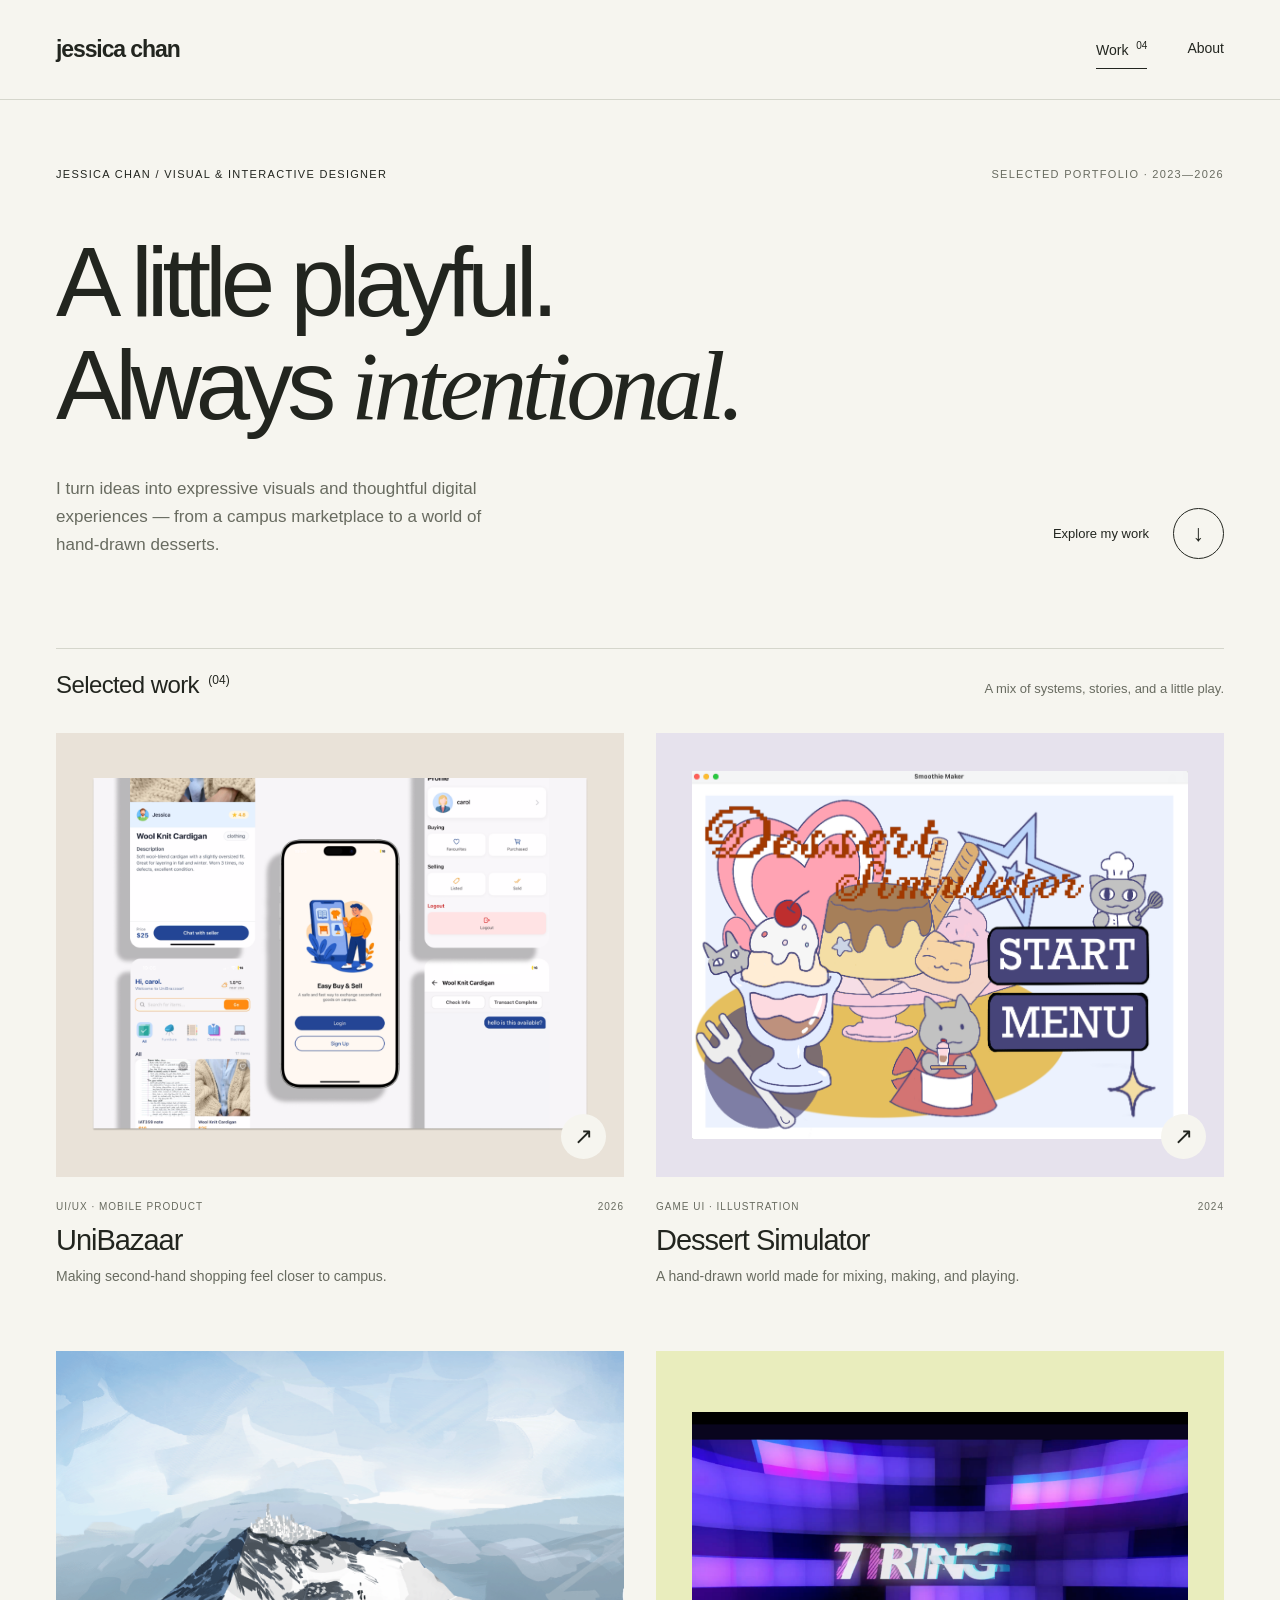
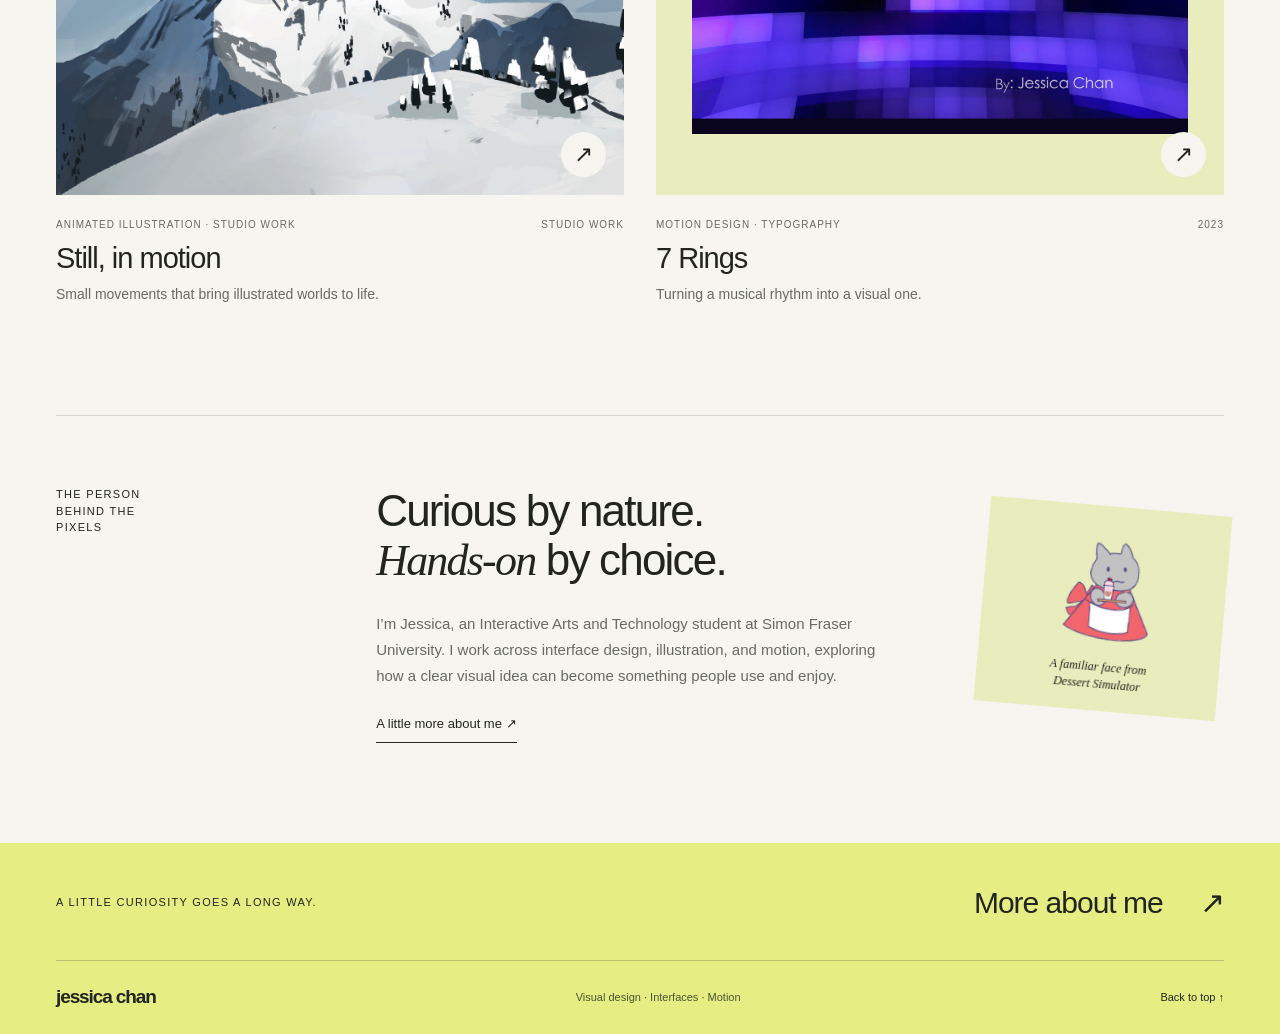
==== commit 7bf2cfe7: "Remove decorative stars, status dot and project title arrows" ====
--- a/index.html
+++ b/index.html
@@ -1 +1 @@
-<!doctype html><html lang="en"><head><meta charset="utf-8"><meta name="viewport" content="width=device-width,initial-scale=1"><meta name="description" content="Jessica Chan designs playful interfaces, visual identities, and motion. Explore selected design projects."><meta name="theme-color" content="#f6f5ef"><title>Visual designer — Jessica Chan</title><link rel="stylesheet" href="style.css"><script src="hamburger.js" defer></script></head><body id="top"><a class="skip-link" href="#main">Skip to content</a><header class="site-header"><a class="wordmark" href="index.html" aria-label="Jessica Chan, home">jessica chan<span class="brand-dot">✳</span></a><nav aria-label="Primary"><a href="index.html#work" aria-current="page">Work <span>04</span></a><a href="about.html" >About</a></nav></header><main id="main"><section class="home-hero wrap"><div class="hero-top"><p class="eyebrow"><span class="status-dot"></span> Jessica Chan / Visual & interactive designer</p><span class="edition">Selected portfolio · 2023—2026</span></div><h1>A little playful.<br>Always <em>intentional.</em><span class="hero-asterisk" aria-hidden="true">✳</span></h1><div class="hero-bottom"><p>I turn ideas into expressive visuals and thoughtful digital experiences — from a campus marketplace to a world of hand-drawn desserts.</p><a class="round-link" href="#work"><span>Explore my work</span><span class="circle" aria-hidden="true">↓</span></a></div></section><section class="work-section wrap" id="work" aria-labelledby="work-title"><div class="section-head"><h2 id="work-title">Selected work<span> (04)</span></h2><p>A mix of systems, stories, and a little play.</p></div><div class="work-grid"><article class="work-item reveal"><a class="work-link" href="unibazaar.html"><div class="work-image peach"><img src="images/unibazaar-cover.png" alt="UniBazaar app interfaces for campus shopping and messaging" class="" decoding="async" loading="lazy"><span class="image-arrow" aria-hidden="true">↗</span></div><div class="work-meta"><span>UI/UX · Mobile product</span><span>2026</span></div><h3>UniBazaar <span aria-hidden="true">↗</span></h3><p>Making second-hand shopping feel closer to campus.</p><span class="sr-only">Read the case study</span></a></article><article class="work-item reveal"><a class="work-link" href="dessert-simulator.html"><div class="work-image lilac"><img src="images/dessert.png" alt="Hand-drawn Dessert Simulator start screen with cats and sweets" class="" decoding="async" loading="lazy"><span class="image-arrow" aria-hidden="true">↗</span></div><div class="work-meta"><span>Game UI · Illustration</span><span>2024</span></div><h3>Dessert Simulator <span aria-hidden="true">↗</span></h3><p>A hand-drawn world made for mixing, making, and playing.</p><span class="sr-only">Read the case study</span></a></article><article class="work-item reveal"><a class="work-link" href="animated-illustrations.html"><div class="work-image blue"><img src="images/animated-illustrations-cover.png" alt="Painterly mountain landscape from the animated illustration series" class="" decoding="async" loading="lazy"><span class="image-arrow" aria-hidden="true">↗</span></div><div class="work-meta"><span>Animated illustration · Studio work</span><span>Studio work</span></div><h3>Still, in motion <span aria-hidden="true">↗</span></h3><p>Small movements that bring illustrated worlds to life.</p><span class="sr-only">Read the case study</span></a></article><article class="work-item reveal"><a class="work-link" href="7rings.html"><div class="work-image yellow"><img src="images/7ringscover.png" alt="Typography composition from the 7 Rings motion graphics project" class="" decoding="async" loading="lazy"><span class="image-arrow" aria-hidden="true">↗</span></div><div class="work-meta"><span>Motion design · Typography</span><span>2023</span></div><h3>7 Rings <span aria-hidden="true">↗</span></h3><p>Turning a musical rhythm into a visual one.</p><span class="sr-only">Read the case study</span></a></article></div></section><section class="about-teaser wrap reveal"><div class="eyebrow">The person behind the pixels</div><div><h2>Curious by nature.<br><em>Hands-on</em> by choice.</h2><p>I’m Jessica, an Interactive Arts and Technology student at Simon Fraser University. I work across interface design, illustration, and motion, exploring how a clear visual idea can become something people use and enjoy.</p><a class="text-link" href="about.html">A little more about me ↗</a></div><div class="cat-stamp"><img src="images/icon.png" alt="My illustrated dessert-making cat character" class="" decoding="async" loading="lazy"><span>A familiar face from<br>Dessert Simulator</span></div></section></main><footer class="footer"><div class="footer-top"><p class="eyebrow">A little curiosity goes a long way.</p><a href="about.html">More about me <span aria-hidden="true">↗</span></a></div><div class="footer-bottom"><a class="wordmark" href="index.html">jessica chan<span>✳</span></a><p>Visual design · Interfaces · Motion</p><a href="#top">Back to top ↑</a></div></footer></body></html>+<!doctype html><html lang="en"><head><meta charset="utf-8"><meta name="viewport" content="width=device-width,initial-scale=1"><meta name="description" content="Jessica Chan designs playful interfaces, visual identities, and motion. Explore selected design projects."><meta name="theme-color" content="#f6f5ef"><title>Visual designer — Jessica Chan</title><link rel="stylesheet" href="style.css"><script src="hamburger.js" defer></script></head><body id="top"><a class="skip-link" href="#main">Skip to content</a><header class="site-header"><a class="wordmark" href="index.html" aria-label="Jessica Chan, home">jessica chan</a><nav aria-label="Primary"><a href="index.html#work" aria-current="page">Work <span>04</span></a><a href="about.html" >About</a></nav></header><main id="main"><section class="home-hero wrap"><div class="hero-top"><p class="eyebrow">Jessica Chan / Visual & interactive designer</p><span class="edition">Selected portfolio · 2023—2026</span></div><h1>A little playful.<br>Always <em>intentional.</em></h1><div class="hero-bottom"><p>I turn ideas into expressive visuals and thoughtful digital experiences — from a campus marketplace to a world of hand-drawn desserts.</p><a class="round-link" href="#work"><span>Explore my work</span><span class="circle" aria-hidden="true">↓</span></a></div></section><section class="work-section wrap" id="work" aria-labelledby="work-title"><div class="section-head"><h2 id="work-title">Selected work<span> (04)</span></h2><p>A mix of systems, stories, and a little play.</p></div><div class="work-grid"><article class="work-item reveal"><a class="work-link" href="unibazaar.html"><div class="work-image peach"><img src="images/unibazaar-cover.png" alt="UniBazaar app interfaces for campus shopping and messaging" class="" decoding="async" loading="lazy"><span class="image-arrow" aria-hidden="true">↗</span></div><div class="work-meta"><span>UI/UX · Mobile product</span><span>2026</span></div><h3>UniBazaar</h3><p>Making second-hand shopping feel closer to campus.</p><span class="sr-only">Read the case study</span></a></article><article class="work-item reveal"><a class="work-link" href="dessert-simulator.html"><div class="work-image lilac"><img src="images/dessert.png" alt="Hand-drawn Dessert Simulator start screen with cats and sweets" class="" decoding="async" loading="lazy"><span class="image-arrow" aria-hidden="true">↗</span></div><div class="work-meta"><span>Game UI · Illustration</span><span>2024</span></div><h3>Dessert Simulator</h3><p>A hand-drawn world made for mixing, making, and playing.</p><span class="sr-only">Read the case study</span></a></article><article class="work-item reveal"><a class="work-link" href="animated-illustrations.html"><div class="work-image blue"><img src="images/animated-illustrations-cover.png" alt="Painterly mountain landscape from the animated illustration series" class="" decoding="async" loading="lazy"><span class="image-arrow" aria-hidden="true">↗</span></div><div class="work-meta"><span>Animated illustration · Studio work</span><span>Studio work</span></div><h3>Still, in motion</h3><p>Small movements that bring illustrated worlds to life.</p><span class="sr-only">Read the case study</span></a></article><article class="work-item reveal"><a class="work-link" href="7rings.html"><div class="work-image yellow"><img src="images/7ringscover.png" alt="Typography composition from the 7 Rings motion graphics project" class="" decoding="async" loading="lazy"><span class="image-arrow" aria-hidden="true">↗</span></div><div class="work-meta"><span>Motion design · Typography</span><span>2023</span></div><h3>7 Rings</h3><p>Turning a musical rhythm into a visual one.</p><span class="sr-only">Read the case study</span></a></article></div></section><section class="about-teaser wrap reveal"><div class="eyebrow">The person behind the pixels</div><div><h2>Curious by nature.<br><em>Hands-on</em> by choice.</h2><p>I’m Jessica, an Interactive Arts and Technology student at Simon Fraser University. I work across interface design, illustration, and motion, exploring how a clear visual idea can become something people use and enjoy.</p><a class="text-link" href="about.html">A little more about me ↗</a></div><div class="cat-stamp"><img src="images/icon.png" alt="My illustrated dessert-making cat character" class="" decoding="async" loading="lazy"><span>A familiar face from<br>Dessert Simulator</span></div></section></main><footer class="footer"><div class="footer-top"><p class="eyebrow">A little curiosity goes a long way.</p><a href="about.html">More about me <span aria-hidden="true">↗</span></a></div><div class="footer-bottom"><a class="wordmark" href="index.html">jessica chan</a><p>Visual design · Interfaces · Motion</p><a href="#top">Back to top ↑</a></div></footer></body></html>
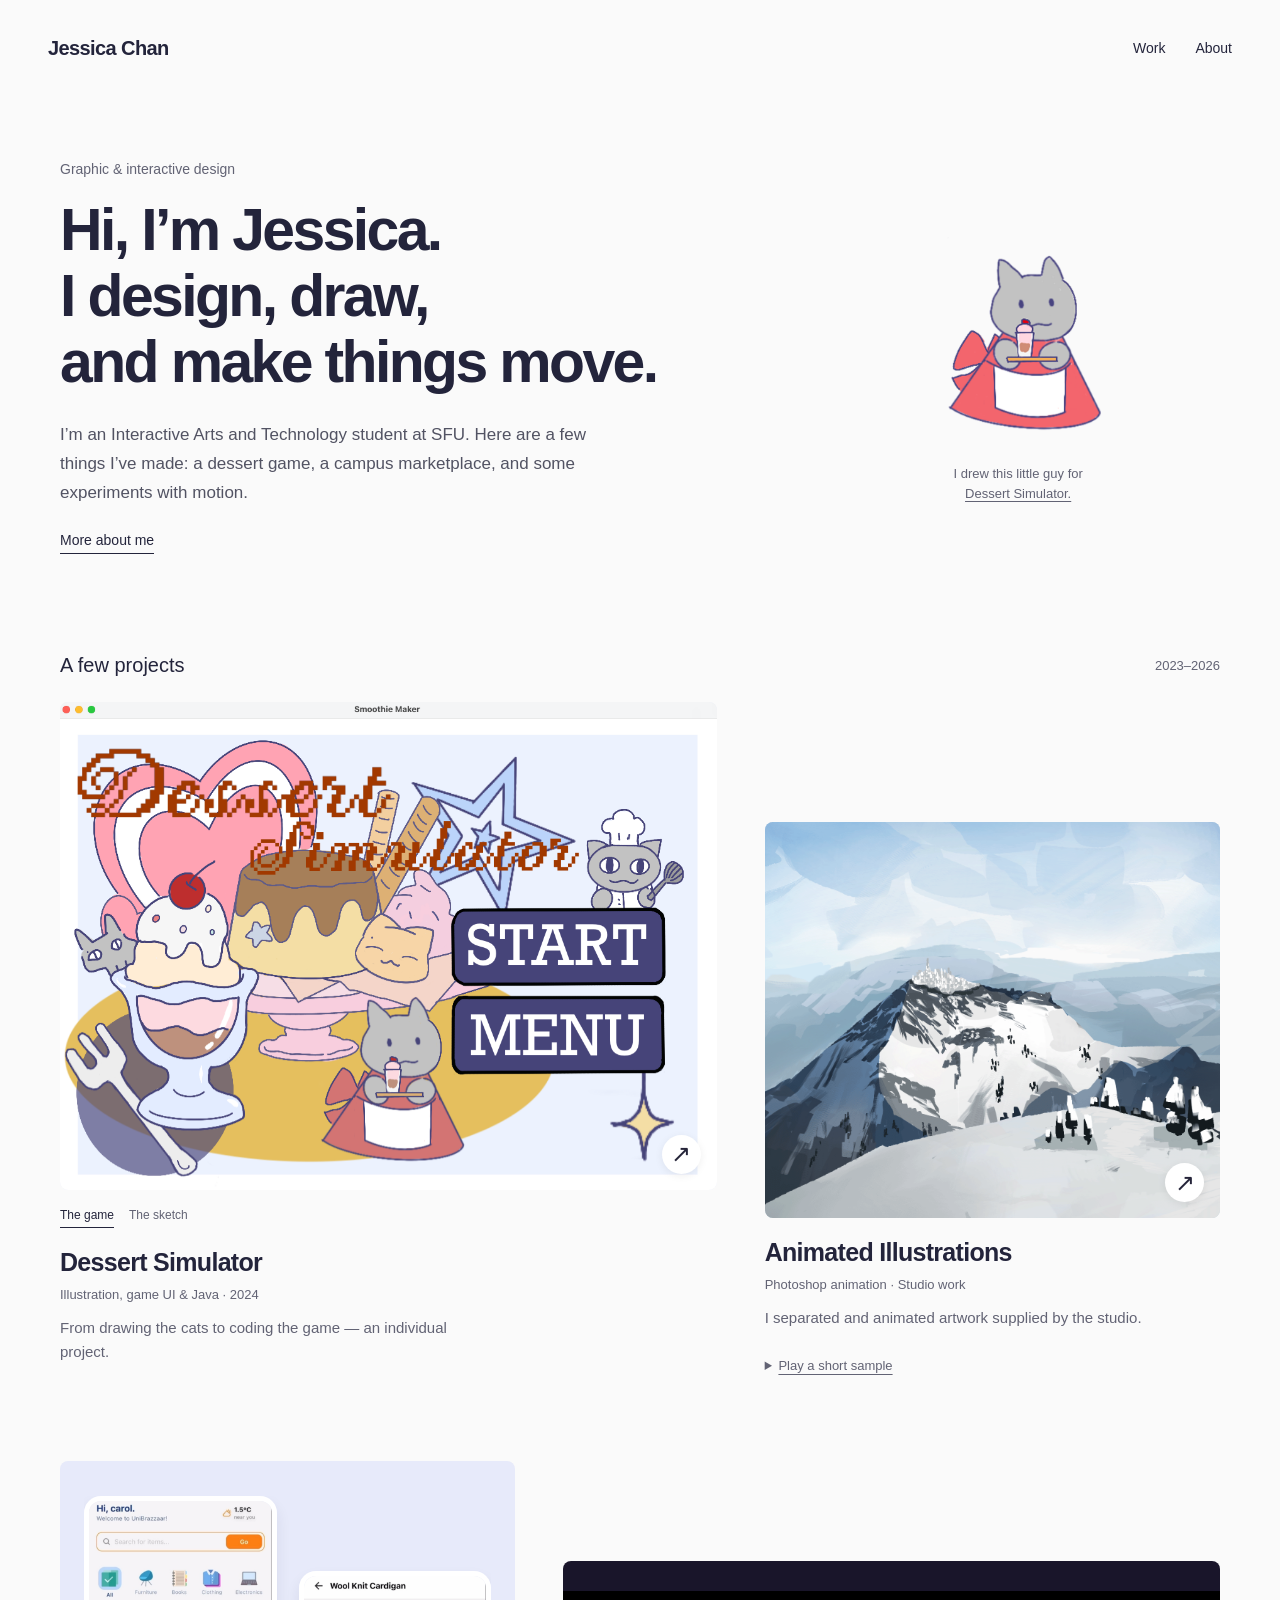
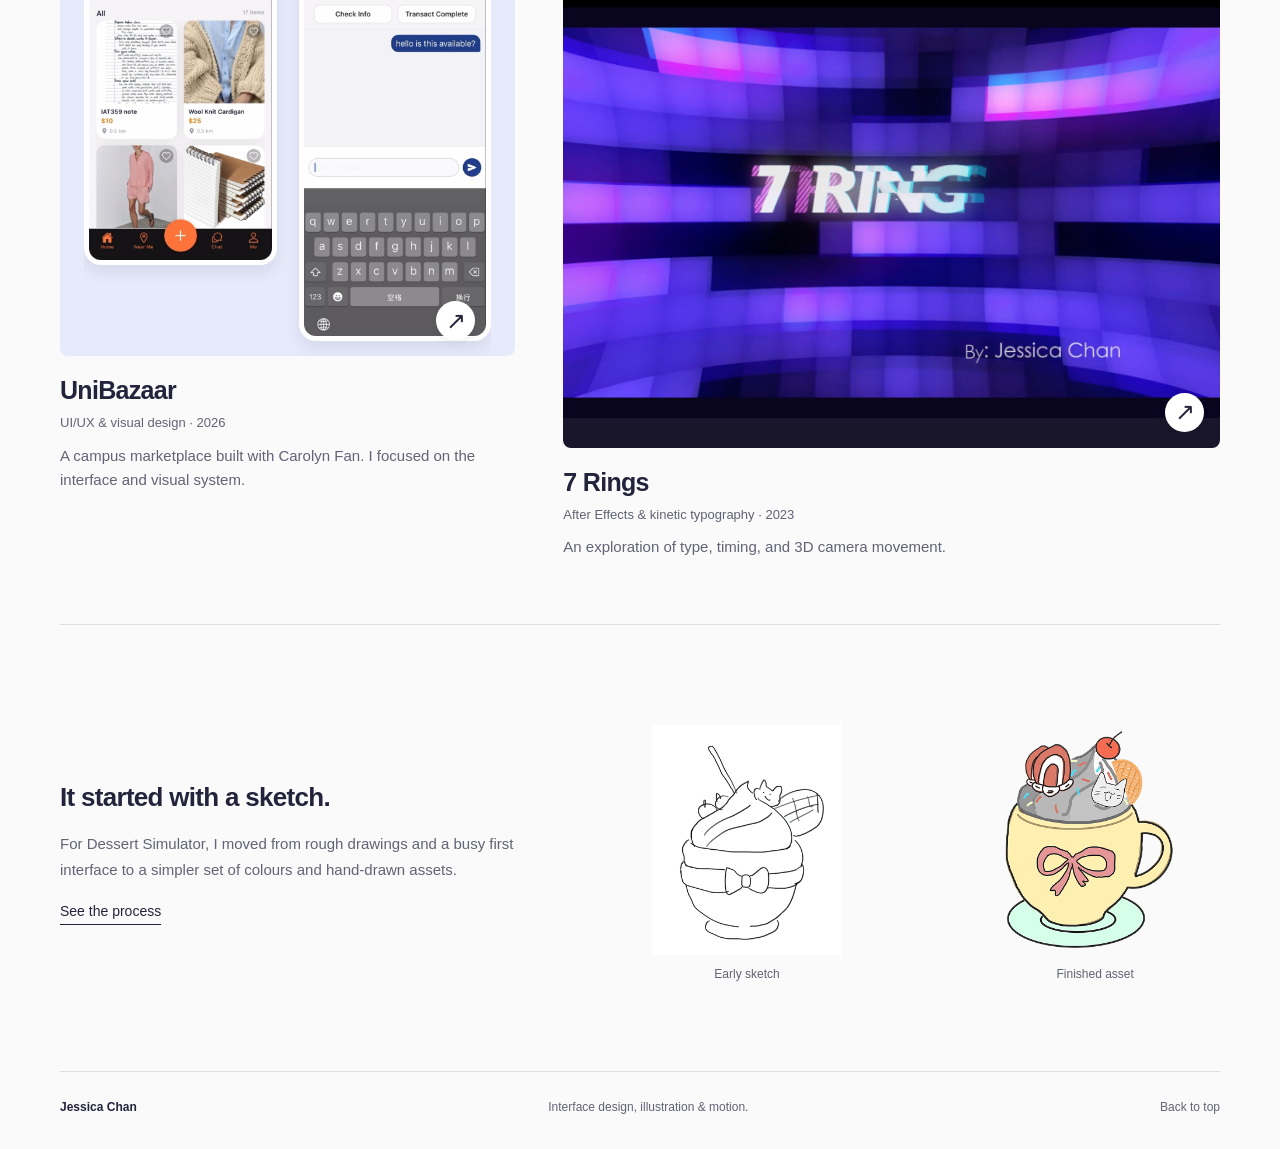
==== commit 66ba6fa2: "Make portfolio project-led with direct copy and process previews" ====
--- a/index.html
+++ b/index.html
@@ -1 +1,50 @@
-<!doctype html><html lang="en"><head><meta charset="utf-8"><meta name="viewport" content="width=device-width,initial-scale=1"><meta name="description" content="Jessica Chan designs playful interfaces, visual identities, and motion. Explore selected design projects."><meta name="theme-color" content="#f6f5ef"><title>Visual designer — Jessica Chan</title><link rel="stylesheet" href="style.css"><script src="hamburger.js" defer></script></head><body id="top"><a class="skip-link" href="#main">Skip to content</a><header class="site-header"><a class="wordmark" href="index.html" aria-label="Jessica Chan, home">jessica chan</a><nav aria-label="Primary"><a href="index.html#work" aria-current="page">Work <span>04</span></a><a href="about.html" >About</a></nav></header><main id="main"><section class="home-hero wrap"><div class="hero-top"><p class="eyebrow">Jessica Chan / Visual & interactive designer</p><span class="edition">Selected portfolio · 2023—2026</span></div><h1>A little playful.<br>Always <em>intentional.</em></h1><div class="hero-bottom"><p>I turn ideas into expressive visuals and thoughtful digital experiences — from a campus marketplace to a world of hand-drawn desserts.</p><a class="round-link" href="#work"><span>Explore my work</span><span class="circle" aria-hidden="true">↓</span></a></div></section><section class="work-section wrap" id="work" aria-labelledby="work-title"><div class="section-head"><h2 id="work-title">Selected work<span> (04)</span></h2><p>A mix of systems, stories, and a little play.</p></div><div class="work-grid"><article class="work-item reveal"><a class="work-link" href="unibazaar.html"><div class="work-image peach"><img src="images/unibazaar-cover.png" alt="UniBazaar app interfaces for campus shopping and messaging" class="" decoding="async" loading="lazy"><span class="image-arrow" aria-hidden="true">↗</span></div><div class="work-meta"><span>UI/UX · Mobile product</span><span>2026</span></div><h3>UniBazaar</h3><p>Making second-hand shopping feel closer to campus.</p><span class="sr-only">Read the case study</span></a></article><article class="work-item reveal"><a class="work-link" href="dessert-simulator.html"><div class="work-image lilac"><img src="images/dessert.png" alt="Hand-drawn Dessert Simulator start screen with cats and sweets" class="" decoding="async" loading="lazy"><span class="image-arrow" aria-hidden="true">↗</span></div><div class="work-meta"><span>Game UI · Illustration</span><span>2024</span></div><h3>Dessert Simulator</h3><p>A hand-drawn world made for mixing, making, and playing.</p><span class="sr-only">Read the case study</span></a></article><article class="work-item reveal"><a class="work-link" href="animated-illustrations.html"><div class="work-image blue"><img src="images/animated-illustrations-cover.png" alt="Painterly mountain landscape from the animated illustration series" class="" decoding="async" loading="lazy"><span class="image-arrow" aria-hidden="true">↗</span></div><div class="work-meta"><span>Animated illustration · Studio work</span><span>Studio work</span></div><h3>Still, in motion</h3><p>Small movements that bring illustrated worlds to life.</p><span class="sr-only">Read the case study</span></a></article><article class="work-item reveal"><a class="work-link" href="7rings.html"><div class="work-image yellow"><img src="images/7ringscover.png" alt="Typography composition from the 7 Rings motion graphics project" class="" decoding="async" loading="lazy"><span class="image-arrow" aria-hidden="true">↗</span></div><div class="work-meta"><span>Motion design · Typography</span><span>2023</span></div><h3>7 Rings</h3><p>Turning a musical rhythm into a visual one.</p><span class="sr-only">Read the case study</span></a></article></div></section><section class="about-teaser wrap reveal"><div class="eyebrow">The person behind the pixels</div><div><h2>Curious by nature.<br><em>Hands-on</em> by choice.</h2><p>I’m Jessica, an Interactive Arts and Technology student at Simon Fraser University. I work across interface design, illustration, and motion, exploring how a clear visual idea can become something people use and enjoy.</p><a class="text-link" href="about.html">A little more about me ↗</a></div><div class="cat-stamp"><img src="images/icon.png" alt="My illustrated dessert-making cat character" class="" decoding="async" loading="lazy"><span>A familiar face from<br>Dessert Simulator</span></div></section></main><footer class="footer"><div class="footer-top"><p class="eyebrow">A little curiosity goes a long way.</p><a href="about.html">More about me <span aria-hidden="true">↗</span></a></div><div class="footer-bottom"><a class="wordmark" href="index.html">jessica chan</a><p>Visual design · Interfaces · Motion</p><a href="#top">Back to top ↑</a></div></footer></body></html>+<!doctype html><html lang="en"><head><meta charset="utf-8"><meta name="viewport" content="width=device-width,initial-scale=1"><meta name="description" content="Jessica Chan designs playful interfaces, visual identities, and motion. Explore selected design projects."><meta name="theme-color" content="#fafafa"><title>Visual designer — Jessica Chan</title><link rel="stylesheet" href="style.css"><script src="hamburger.js" defer></script></head><body id="top"><a class="skip-link" href="#main">Skip to content</a><header class="site-header"><a class="wordmark" href="index.html">Jessica Chan</a><nav aria-label="Primary"><a href="index.html#work">Work</a><a href="about.html">About</a></nav></header><main id="main">
+<section class="intro-home wrap">
+  <div class="intro-copy">
+    <p class="intro-label">Graphic & interactive design</p>
+    <h1>Hi, I’m Jessica.<br>I design, draw,<br>and make things move.</h1>
+    <p class="intro-description">I’m an Interactive Arts and Technology student at SFU. Here are a few things I’ve made: a dessert game, a campus marketplace, and some experiments with motion.</p>
+    <a class="plain-link" href="about.html">More about me</a>
+  </div>
+  <figure class="intro-drawing">
+    <img src="images/icon.png" alt="The cat character I drew for Dessert Simulator" width="612" height="550" fetchpriority="high">
+    <figcaption>I drew this little guy for<br><a href="dessert-simulator.html">Dessert Simulator.</a></figcaption>
+  </figure>
+</section>
+<section class="work-section wrap" id="work" aria-labelledby="work-title">
+  <div class="work-heading"><h2 id="work-title">A few projects</h2><span>2023–2026</span></div>
+  <div class="project-board">
+    <article class="project-piece dessert-piece">
+      <div class="project-art dessert-art">
+        <a class="art-link" href="dessert-simulator.html" aria-label="View Dessert Simulator">
+          <img id="dessert-artwork" src="images/dessert.png" alt="The illustrated start screen of Dessert Simulator" width="2090" height="1551" loading="lazy">
+          <span class="image-arrow" aria-hidden="true">↗</span>
+        </a>
+      </div>
+      <div class="art-switch" aria-label="View the finished interface or early sketch" hidden>
+        <button type="button" aria-pressed="true" data-art="images/dessert.png" data-alt="The illustrated start screen of Dessert Simulator">The game</button>
+        <button type="button" aria-pressed="false" data-art="images/sketch.png" data-alt="My early sketch for Dessert Simulator">The sketch</button>
+      </div>
+      <div class="piece-caption"><a href="dessert-simulator.html"><h3>Dessert Simulator</h3></a><p>Illustration, game UI & Java · 2024</p><p class="piece-note">From drawing the cats to coding the game — an individual project.</p></div>
+    </article>
+    <article class="project-piece motion-piece">
+      <div class="project-art motion-art"><a class="art-link" href="animated-illustrations.html" aria-label="View Animated Illustrations"><img src="images/animated-illustrations-cover.png" alt="A mountain landscape from the studio animation project" width="1920" height="1080" loading="lazy"><span class="image-arrow" aria-hidden="true">↗</span></a></div>
+      <div class="piece-caption"><a href="animated-illustrations.html"><h3>Animated Illustrations</h3></a><p>Photoshop animation · Studio work</p><p class="piece-note">I separated and animated artwork supplied by the studio.</p></div>
+      <details class="motion-preview"><summary>Play a short sample</summary><video controls playsinline preload="none" aria-label="Flight Across the Peaks animation"><source src="videos/flight-across-the-peaks.mp4" type="video/mp4"></video><p>Original artwork by the studio’s artists. Animation by me.</p></details>
+    </article>
+    <article class="project-piece app-piece">
+      <div class="project-art app-art"><a class="art-link" href="unibazaar.html" aria-label="View UniBazaar"><div class="phone-composition"><img src="images/unibazaar-home.png" alt="UniBazaar browsing screen" loading="lazy"><img src="images/unibazaar-chat.png" alt="UniBazaar conversation screen" loading="lazy"></div><span class="image-arrow" aria-hidden="true">↗</span></a></div>
+      <div class="piece-caption"><a href="unibazaar.html"><h3>UniBazaar</h3></a><p>UI/UX & visual design · 2026</p><p class="piece-note">A campus marketplace built with Carolyn Fan. I focused on the interface and visual system.</p></div>
+    </article>
+    <article class="project-piece rings-piece">
+      <div class="project-art rings-art"><a class="art-link" href="7rings.html" aria-label="View 7 Rings"><img src="images/7ringscover.png" alt="7 Rings kinetic typography composition" loading="lazy"><span class="image-arrow" aria-hidden="true">↗</span></a></div>
+      <div class="piece-caption"><a href="7rings.html"><h3>7 Rings</h3></a><p>After Effects & kinetic typography · 2023</p><p class="piece-note">An exploration of type, timing, and 3D camera movement.</p></div>
+    </article>
+  </div>
+</section>
+<section class="process-note wrap">
+  <div><h2>It started with a sketch.</h2><p>For Dessert Simulator, I moved from rough drawings and a busy first interface to a simpler set of colours and hand-drawn assets.</p><a class="plain-link" href="dessert-simulator.html#case-content">See the process</a></div>
+  <figure><img src="images/sketch.png" alt="Early Dessert Simulator sketch" loading="lazy"><figcaption>Early sketch</figcaption></figure>
+  <figure><img src="images/cup.png" alt="Finished dessert cup illustration" loading="lazy"><figcaption>Finished asset</figcaption></figure>
+</section>
+</main><footer class="footer"><a href="index.html">Jessica Chan</a><p>Interface design, illustration & motion.</p><a href="#top">Back to top</a></footer></body></html>
--- a/style.css
+++ b/style.css
@@ -1,9 +1,9 @@
 @charset "UTF-8";
-:root{--paper:#f6f5ef;--ink:#22251f;--muted:#686b60;--line:#d5d6cc;--yellow:#e5ed83;--blue:#d8e7e9;--serif:Georgia,'Times New Roman',serif;--sans:'Helvetica Neue',Helvetica,Arial,sans-serif}
-*{box-sizing:border-box}html{scroll-behavior:smooth;scroll-padding-top:110px}body{margin:0;background:var(--paper);color:var(--ink);font-family:var(--sans);-webkit-font-smoothing:antialiased}a{color:inherit;text-decoration:none}button{font:inherit}img,video{display:block;max-width:100%;height:auto}figure,p,h1,h2,h3,dl,dd{margin:0}a:focus-visible,button:focus-visible,video:focus-visible{outline:3px solid #356365;outline-offset:6px}::selection{background:var(--yellow)}.wrap{width:min(1280px,calc(100% - 112px));margin-inline:auto}.site-header{width:min(1440px,100%);padding:30px 56px;display:flex;align-items:center;justify-content:space-between;margin:auto;border-bottom:1px solid var(--line);gap:24px}.wordmark{font-size:23px;font-weight:650;letter-spacing:-1.1px;white-space:nowrap}.wordmark span{color:#61702d;margin-left:8px;font-size:30px;vertical-align:middle}.site-header nav{display:flex;gap:40px;font-size:14px}.site-header nav a{padding:10px 0;border-bottom:1px solid transparent}.site-header nav a:hover,.site-header nav a[aria-current]{border-color:var(--ink)}.site-header nav span{font-size:10px;vertical-align:super;margin-left:4px}.eyebrow,.edition,.work-meta,.section-index,dt,.back-link{font-size:11px;line-height:1.5;text-transform:uppercase;letter-spacing:1.3px;font-weight:500}.eyebrow{display:flex;align-items:center;gap:10px}.status-dot{width:7px;height:7px;background:#68753c;border-radius:50%;display:inline-block}.home-hero{padding:66px 0 64px}.hero-top{display:flex;justify-content:space-between;gap:24px}.edition{color:var(--muted)}.home-hero h1{font-size:clamp(64px,7.65vw,112px);line-height:1.05;letter-spacing:-6px;font-weight:500;margin:49px 0 37px;position:relative;max-width:1120px}.home-hero em,.about-teaser em,.about-hero em{font-family:var(--serif);font-weight:400;letter-spacing:-5px}.hero-asterisk{position:absolute;right:0;top:10px;font-size:132px;color:#9aa756;font-weight:400;line-height:1;transform:rotate(12deg)}.hero-bottom{display:flex;align-items:flex-end;justify-content:space-between;gap:40px}.hero-bottom>p{font-size:17px;line-height:1.65;max-width:450px;color:var(--muted)}.round-link{display:flex;align-items:center;gap:24px;font-size:13px}.circle{display:grid;place-items:center;width:51px;height:51px;border:1px solid var(--ink);border-radius:50%;font-size:23px;transition:background .2s,transform .2s}.round-link:hover .circle{background:var(--yellow);transform:translateY(3px)}.work-section{padding:25px 0 110px}.section-head{border-top:1px solid var(--line);padding-top:22px;margin-bottom:34px;display:flex;align-items:baseline;justify-content:space-between;gap:20px}.section-head h2{font-weight:500;font-size:24px;letter-spacing:-.6px}.section-head h2 span{font-size:12px;vertical-align:super;margin-left:6px;letter-spacing:0}.section-head>p{color:var(--muted);font-size:13px}.work-grid{display:grid;grid-template-columns:1fr 1fr;column-gap:32px;row-gap:64px}.work-item{min-width:0}.work-image{aspect-ratio:1.28;position:relative;overflow:hidden;display:flex;align-items:center;justify-content:center;padding:36px}.work-image img{width:100%;max-height:100%;object-fit:contain;transition:transform .6s cubic-bezier(.2,.7,.3,1)}.peach{background:#e9e2d8}.lilac{background:#e6e2ed}.blue{background:#dbe6e9}.yellow{background:#e9edbd}.work-item:nth-child(3) .work-image{padding:0}.work-item:nth-child(3) .work-image img{height:100%;object-fit:cover}.image-arrow{position:absolute;right:18px;bottom:18px;width:45px;height:45px;display:grid;place-items:center;background:var(--paper);border-radius:50%;font-size:23px;transition:background .2s,transform .3s}.work-meta{display:flex;justify-content:space-between;gap:12px;font-size:10px;margin:22px 0 10px;color:var(--muted);letter-spacing:1px}.work-link h3{font-size:29px;font-weight:500;letter-spacing:-1px;display:flex;justify-content:space-between;margin-bottom:8px}.work-link h3 span{font-size:24px}.work-link>p{font-size:14px;line-height:1.6;color:var(--muted)}.about-teaser{border-top:1px solid var(--line);padding:70px 0 100px;display:grid;grid-template-columns:1fr 2fr .85fr;gap:35px;align-items:start}.about-teaser>.eyebrow{max-width:130px}.about-teaser h2{font-size:44px;font-weight:400;letter-spacing:-1.8px;line-height:1.12;margin-bottom:25px}.about-teaser em{letter-spacing:-1.8px}.about-teaser p{font-size:15px;line-height:1.75;max-width:500px;color:var(--muted)}.text-link{display:inline-block;font-size:13px;border-bottom:1px solid var(--ink);padding:0 0 8px;margin-top:25px;line-height:1.5}.text-link:hover{color:#52662c}.cat-stamp{transform:rotate(5deg);background:#e9edbd;padding:25px 18px 18px;text-align:center;margin-top:20px}.cat-stamp img{width:130px;margin:auto}.cat-stamp span{display:block;font:italic 12px/1.4 var(--serif);margin-top:12px}.footer{background:var(--yellow);padding:42px 56px 26px}.footer-top,.footer-bottom{max-width:1280px;margin:auto;display:flex;justify-content:space-between;align-items:center;gap:24px}.footer-top{padding-bottom:40px;border-bottom:1px solid #b9c16d}.footer-top>a{font-size:30px;letter-spacing:-1px}.footer-top>a span{margin-left:30px}.footer-bottom{padding-top:25px;font-size:11px}.footer-bottom>p{color:#4d5436}.footer-bottom .wordmark{font-size:19px}.case-hero{padding:45px 0 40px}.back-link{display:inline-block;color:var(--muted);font-size:10px;margin-bottom:60px}.case-hero>.eyebrow{margin-bottom:22px}.case-hero h1{font-size:clamp(56px,7vw,98px);letter-spacing:-4.5px;line-height:1.06;font-weight:500;margin-bottom:28px}.case-deck{font-size:22px;line-height:1.55;max-width:780px;color:#55594f}.project-facts{display:grid;grid-template-columns:1fr 1fr 1fr;gap:35px;border-top:1px solid var(--line);margin-top:50px;padding-top:22px}.project-facts dt{color:var(--muted);font-size:10px;margin-bottom:9px}.project-facts dd{font-size:14px;line-height:1.6}.case-cover{padding:50px;margin-bottom:25px}.case-cover img{max-height:690px;object-fit:contain;margin:auto;width:100%}.case-section{display:grid;grid-template-columns:1fr 3fr;column-gap:40px;padding:70px 0;border-bottom:1px solid var(--line)}.section-index{color:var(--muted);padding-top:8px}.section-copy{max-width:760px}.section-copy h2{font-size:35px;line-height:1.16;letter-spacing:-1.2px;font-weight:500;margin-bottom:24px}.section-copy p{font-size:16px;line-height:1.8;color:#5c6056;margin:0 0 16px}.case-section>figure,.case-section>.case-gallery,.case-section>.video-small{grid-column:1/-1;margin-top:38px}.case-section>figure{background:#eeede6;padding:30px}.case-section>figure img{max-height:650px;margin:auto;object-fit:contain}.case-gallery{display:grid;grid-template-columns:repeat(2,minmax(0,1fr));gap:30px}.case-gallery figure{min-width:0;background:#eeede6;padding:22px}.case-gallery img{width:100%;height:auto;object-fit:contain;max-height:560px}.case-gallery.three{grid-template-columns:repeat(3,minmax(0,1fr))}.case-gallery.phones{grid-template-columns:repeat(4,minmax(0,1fr));gap:20px}.case-gallery.phones figure{padding:18px 16px;background:#e9e2d8}.case-gallery.phone-pair{max-width:850px;width:100%;margin-inline:auto}.case-gallery.phone-pair img{max-height:550px}.case-section figcaption{font-size:11px;line-height:1.6;color:var(--muted);padding-top:17px}.video-small video{max-height:540px;width:auto;margin:auto}.motion-section{padding:70px 0}.motion-grid{display:grid;grid-template-columns:1fr 1fr;gap:45px 30px}.motion-grid video{width:100%;aspect-ratio:16/9;background:#252922;object-fit:contain}.motion-grid h3{font-size:22px;font-weight:500;margin:18px 0 10px;letter-spacing:-.5px}.motion-grid p{font-size:14px;line-height:1.7;color:var(--muted)}.next-project{display:block;padding:60px 0 80px}.next-project>.eyebrow{margin-bottom:18px;color:var(--muted)}.next-project>span:last-child{display:flex;justify-content:space-between;gap:20px;font-size:clamp(34px,5vw,64px);letter-spacing:-2px;line-height:1.2}.next-project:hover>span:last-child{color:#65743d}.about-hero{padding:85px 0 70px;display:grid;grid-template-columns:3fr 1fr;gap:40px;align-items:center}.about-hero h1{font-size:clamp(50px,6vw,82px);line-height:1.1;letter-spacing:-4px;font-weight:500;margin-top:30px}.about-hero em{letter-spacing:-3px}.about-portrait{background:#e9edbd;padding:35px 30px 25px;transform:rotate(3deg)}.about-portrait img{width:100%}.about-portrait span{display:block;font:italic 12px/1.5 var(--serif);text-align:center;margin-top:22px}.bio-section,.skills-section{display:grid;grid-template-columns:1fr 2fr;gap:50px;border-top:1px solid var(--line);padding:65px 0}.bio-section h2,.skills-section h2{font-size:25px;letter-spacing:-.7px;font-weight:500}.bio-section p{font-size:16px;line-height:1.8;margin-bottom:22px;color:var(--muted);max-width:730px}.bio-section .large-copy{font-size:25px;line-height:1.5;color:var(--ink);letter-spacing:-.4px}.practice-section{padding:15px 0 60px}.practice-grid{display:grid;grid-template-columns:repeat(3,1fr);gap:50px}.practice-grid article>span{font-size:12px;color:var(--muted)}.practice-grid h3{font-size:23px;letter-spacing:-.5px;font-weight:500;margin:25px 0 15px}.practice-grid p,.skills-section p{font-size:15px;line-height:1.8;color:var(--muted)}.skills-section p+p{margin-top:16px}.sr-only{position:absolute;width:1px;height:1px;overflow:hidden;clip:rect(0,0,0,0);white-space:nowrap}.skip-link{position:fixed;top:10px;left:10px;transform:translateY(-200%);padding:12px;background:var(--ink);color:white;z-index:20}.skip-link:focus{transform:none}
-@media(hover:hover) and (pointer:fine){.work-link:hover .work-image img{transform:scale(1.035)}.work-link:hover .image-arrow{background:var(--yellow);transform:rotate(5deg)}}
-@media(prefers-reduced-motion:no-preference){.home-hero h1{animation:enter .8s both}.hero-bottom{animation:enter .8s .15s both}.reveal.ready{opacity:0;translate:0 20px;transition:opacity .65s,translate .65s}.reveal.ready.visible,.reveal.ready:focus-within{opacity:1;translate:0 0}@keyframes enter{from{opacity:0;transform:translateY(16px)}to{opacity:1;transform:translateY(0)}}}
-@media(min-width:1500px){.home-hero{padding-top:85px;padding-bottom:90px}}
-@media(max-width:1050px){.wrap{width:calc(100% - 64px)}.site-header{padding:24px 32px}.home-hero h1{letter-spacing:-4px}.hero-asterisk{font-size:95px}.home-hero em{letter-spacing:-3.5px}.edition{display:none}.about-teaser{grid-template-columns:1fr 2fr}.cat-stamp{display:none}.work-image{padding:24px}.case-gallery.phones{grid-template-columns:repeat(2,minmax(0,1fr))}.case-gallery.phones img{max-height:510px}.footer{padding-inline:32px}.case-section{grid-template-columns:.6fr 3fr}.about-hero{gap:24px}.about-hero h1{letter-spacing:-2.5px}.about-hero em{letter-spacing:-2px}.about-portrait{padding:22px 16px}}
-@media(max-width:680px){html{scroll-padding-top:24px}.wrap{width:calc(100% - 40px)}.site-header{padding:18px 20px;gap:15px}.wordmark{font-size:19px}.wordmark span{font-size:24px}.site-header nav{gap:21px;font-size:12px}.home-hero{padding:38px 0 46px}.hero-top>.eyebrow{font-size:9px;letter-spacing:.8px;gap:7px}.home-hero h1{font-size:clamp(42px,10.5vw,70px);letter-spacing:-2.6px;line-height:1.12;margin:34px 0 26px}.home-hero em{letter-spacing:-2.6px}.hero-asterisk{font-size:43px;right:4px;top:-25px}.hero-bottom{align-items:flex-start;flex-direction:column;gap:25px}.hero-bottom>p{font-size:15px;line-height:1.7;max-width:370px}.round-link{font-size:12px;gap:18px}.circle{width:40px;height:40px;font-size:20px}.work-section{padding:15px 0 60px}.section-head{margin-bottom:24px;align-items:flex-start;flex-direction:column;gap:9px}.section-head h2{font-size:21px}.section-head>p{font-size:12px}.work-grid{grid-template-columns:1fr;gap:40px}.work-image{aspect-ratio:1.2;padding:23px}.work-meta{margin:17px 0 8px;font-size:9px;letter-spacing:.65px}.work-link h3{font-size:26px}.work-link>p{font-size:13px}.about-teaser{padding:40px 0 55px;grid-template-columns:1fr;gap:24px}.about-teaser>.eyebrow{max-width:none;font-size:9px}.about-teaser h2{font-size:37px}.about-teaser p{font-size:14px}.footer{padding:30px 20px 22px}.footer-top{align-items:flex-start;flex-direction:column;gap:18px;padding-bottom:27px}.footer-top>.eyebrow{font-size:9px}.footer-top>a{font-size:29px}.footer-bottom{flex-wrap:wrap;gap:17px}.footer-bottom>p{order:3;flex-basis:100%;font-size:10px}.footer-bottom>a:last-child{margin-left:auto}.case-hero{padding:28px 0 30px}.back-link{margin-bottom:37px}.case-hero>.eyebrow{font-size:9px;margin-bottom:18px}.case-hero h1{font-size:clamp(40px,11vw,60px);letter-spacing:-2px}.case-deck{font-size:18px;line-height:1.6}.project-facts{grid-template-columns:1fr;gap:19px;margin-top:32px}.project-facts div{display:grid;grid-template-columns:85px 1fr;gap:15px}.project-facts dt{margin:3px 0 0}.project-facts dd{font-size:13px}.case-cover{padding:18px;margin-bottom:0}.case-section{grid-template-columns:1fr;gap:19px;padding:40px 0}.section-index{font-size:10px}.section-copy h2{font-size:28px;letter-spacing:-.8px;margin-bottom:18px}.section-copy p{font-size:15px;line-height:1.75}.case-section>.case-gallery,.case-section>figure,.case-section>.video-small{margin-top:12px}.case-gallery,.case-gallery.three{grid-template-columns:1fr;gap:20px}.case-gallery figure{padding:15px}.case-gallery.phones{gap:12px}.case-gallery.phones figure{padding:12px 8px}.case-section figcaption{font-size:10px;padding-top:12px}.case-section>figure{padding:15px}.motion-section{padding:40px 0}.motion-grid{grid-template-columns:1fr;gap:30px}.motion-grid h3{font-size:22px}.next-project{padding:40px 0 55px}.next-project>span:last-child{font-size:34px;letter-spacing:-1px}.about-hero{padding:45px 0;grid-template-columns:1fr;gap:35px}.about-hero h1{font-size:clamp(39px,10.5vw,64px);letter-spacing:-2px;margin-top:22px}.about-portrait{width:180px;justify-self:end;margin-right:10px;padding:20px}.about-portrait span{font-size:10px;margin-top:12px}.bio-section,.skills-section{grid-template-columns:1fr;gap:22px;padding:35px 0}.bio-section .large-copy{font-size:22px}.bio-section p{font-size:15px}.practice-grid{grid-template-columns:1fr;gap:30px}.practice-grid h3{margin:15px 0 10px}.practice-section{padding-bottom:40px}}
-@media(prefers-reduced-motion:reduce){html{scroll-behavior:auto}*,*::before,*::after{animation:none!important;transition:none!important}.reveal.ready{opacity:1;translate:none}.work-link:hover .work-image img{transform:none}.round-link:hover .circle{transform:none}}
+:root{--paper:#fafafa;--ink:#23243b;--muted:#626374;--line:#dcdce4;--yellow:#edf0ff;--sans:Arial,Helvetica,sans-serif;--serif:Arial,Helvetica,sans-serif}
+*{box-sizing:border-box}html{scroll-behavior:smooth;scroll-padding-top:35px}body{margin:0;background:var(--paper);color:var(--ink);font-family:var(--sans);font-size:16px;-webkit-font-smoothing:antialiased}a{color:inherit;text-decoration:none}img,video{display:block;max-width:100%;height:auto}h1,h2,h3,p,figure,dl,dd{margin:0}button{font:inherit;cursor:pointer}button:focus-visible,a:focus-visible,summary:focus-visible,video:focus-visible{outline:3px solid #6263a4;outline-offset:5px}::selection{background:#deddf5}.wrap{width:min(1160px,calc(100% - 96px));margin:auto}.site-header{width:min(1280px,100%);padding:32px 48px;display:flex;align-items:center;justify-content:space-between;gap:24px;margin:auto}.wordmark{font-size:20px;font-weight:700;letter-spacing:-.6px}.site-header nav{display:flex;gap:30px;font-size:14px}.site-header nav a{padding:8px 0}.site-header nav a:hover{text-decoration:underline;text-underline-offset:7px}.intro-home{display:grid;grid-template-columns:1.7fr 1fr;align-items:center;gap:70px;padding:65px 0 100px}.intro-label{font-size:14px;color:var(--muted);margin-bottom:20px}.intro-home h1{font-size:clamp(40px,4.6vw,64px);font-weight:600;line-height:1.12;letter-spacing:-2.6px}.intro-description{font-size:17px;line-height:1.7;max-width:530px;margin:26px 0 20px;color:#525363}.plain-link{display:inline-block;font-size:14px;border-bottom:1px solid currentColor;padding:5px 0}.intro-drawing{justify-self:center;max-width:270px;padding-top:25px}.intro-drawing img{width:230px;margin:auto}.intro-drawing figcaption{font-size:13px;line-height:1.5;margin-top:22px;text-align:center;color:var(--muted)}.intro-drawing figcaption a{text-decoration:underline;text-underline-offset:3px}.work-heading{display:flex;align-items:center;justify-content:space-between;gap:20px;padding-bottom:25px}.work-heading h2{font-size:20px;font-weight:500}.work-heading>span{font-size:13px;color:var(--muted)}.project-board{display:grid;grid-template-columns:repeat(12,minmax(0,1fr));gap:80px 48px;align-items:start}.project-piece{min-width:0}.dessert-piece{grid-column:span 7}.motion-piece{grid-column:span 5;margin-top:120px}.app-piece{grid-column:span 5}.rings-piece{grid-column:span 7;margin-top:100px}.project-art{position:relative;overflow:hidden;border-radius:8px}.art-link{display:block;position:relative}.project-art img{width:100%;transition:transform .4s ease}.dessert-art{background:#edf0fb;aspect-ratio:2090/1551}.dessert-art .art-link{height:100%}.dessert-art img{height:100%;object-fit:contain}.motion-art{background:#c7d7e3}.motion-art img{aspect-ratio:1.15;object-fit:cover}.rings-art{background:#19152a}.rings-art img{aspect-ratio:1.35;object-fit:contain}.app-art{background:#e7eafa;padding:35px 24px 0}.phone-composition{display:flex;gap:22px;align-items:flex-start;height:460px;overflow:hidden}.phone-composition img{width:calc(50% - 11px);border:5px solid #fff;border-radius:17px;box-shadow:0 8px 15px #22243b15}.phone-composition img:last-child{margin-top:75px}.image-arrow{position:absolute;bottom:16px;right:16px;background:#fff;color:#252439;width:39px;height:39px;border-radius:50%;display:grid;place-items:center;font-size:24px;box-shadow:0 2px 8px #0001}.art-switch{display:flex;gap:15px;margin:13px 0 0;font-size:12px}.art-switch[hidden]{display:none}.art-switch button{border:0;border-bottom:1px solid transparent;background:transparent;color:var(--muted);padding:5px 0}.art-switch button[aria-pressed=true]{color:var(--ink);border-bottom-color:var(--ink)}.piece-caption{padding-top:20px}.piece-caption h3{font-size:25px;font-weight:600;letter-spacing:-.7px;margin-bottom:8px}.piece-caption p{font-size:13px;line-height:1.6;color:var(--muted)}.piece-caption .piece-note{margin-top:10px;max-width:430px;font-size:15px}.motion-preview{margin-top:20px;font-size:13px;color:var(--muted)}.motion-preview summary{cursor:pointer;text-decoration:underline;text-underline-offset:4px;padding:8px 0}.motion-preview video{margin-top:12px;width:100%;background:#23243b}.motion-preview p{font-size:11px;line-height:1.6;margin-top:8px}.process-note{display:grid;grid-template-columns:1.3fr 1fr .7fr;gap:45px;align-items:center;padding:100px 0 90px;margin-top:65px;border-top:1px solid var(--line)}.process-note h2{font-size:26px;letter-spacing:-.7px;margin-bottom:18px}.process-note p{font-size:15px;line-height:1.75;color:var(--muted);margin-bottom:15px}.process-note figure img{max-height:230px;object-fit:contain;margin:auto}.process-note figcaption{text-align:center;font-size:12px;margin-top:12px;color:var(--muted)}.footer{width:min(1160px,calc(100% - 96px));margin:auto;padding:28px 0 35px;border-top:1px solid var(--line);display:flex;justify-content:space-between;gap:25px;font-size:12px;color:var(--muted)}.footer>a:first-child{color:var(--ink);font-weight:600}.eyebrow,dt,.back-link{font-size:12px;line-height:1.5;letter-spacing:0;text-transform:none}.section-head{display:flex;justify-content:space-between;align-items:baseline;gap:20px;margin-bottom:25px}.section-head h2{font-size:27px;font-weight:500}.section-head p{font-size:14px;color:var(--muted)}.text-link{display:inline-block;border-bottom:1px solid currentColor;font-size:14px;padding:5px 0;margin-top:20px}.peach,.lilac,.blue,.yellow{background:#f0f0f5}
+.case-hero{padding:45px 0 40px}.back-link{display:inline-block;color:var(--muted);font-size:10px;margin-bottom:60px}.case-hero>.eyebrow{margin-bottom:22px}.case-hero h1{font-size:clamp(56px,7vw,98px);letter-spacing:-4.5px;line-height:1.06;font-weight:500;margin-bottom:28px}.case-deck{font-size:22px;line-height:1.55;max-width:780px;color:#55594f}.project-facts{display:grid;grid-template-columns:1fr 1fr 1fr;gap:35px;border-top:1px solid var(--line);margin-top:50px;padding-top:22px}.project-facts dt{color:var(--muted);font-size:10px;margin-bottom:9px}.project-facts dd{font-size:14px;line-height:1.6}.case-cover{padding:50px;margin-bottom:25px}.case-cover img{max-height:690px;object-fit:contain;margin:auto;width:100%}.case-section{display:grid;grid-template-columns:1fr 3fr;column-gap:40px;padding:70px 0;border-bottom:1px solid var(--line)}.section-index{color:var(--muted);padding-top:8px}.section-copy{max-width:760px}.section-copy h2{font-size:35px;line-height:1.16;letter-spacing:-1.2px;font-weight:500;margin-bottom:24px}.section-copy p{font-size:16px;line-height:1.8;color:#5c6056;margin:0 0 16px}.case-section>figure,.case-section>.case-gallery,.case-section>.video-small{grid-column:1/-1;margin-top:38px}.case-section>figure{background:#eeede6;padding:30px}.case-section>figure img{max-height:650px;margin:auto;object-fit:contain}.case-gallery{display:grid;grid-template-columns:repeat(2,minmax(0,1fr));gap:30px}.case-gallery figure{min-width:0;background:#eeede6;padding:22px}.case-gallery img{width:100%;height:auto;object-fit:contain;max-height:560px}.case-gallery.three{grid-template-columns:repeat(3,minmax(0,1fr))}.case-gallery.phones{grid-template-columns:repeat(4,minmax(0,1fr));gap:20px}.case-gallery.phones figure{padding:18px 16px;background:#e9e2d8}.case-gallery.phone-pair{max-width:850px;width:100%;margin-inline:auto}.case-gallery.phone-pair img{max-height:550px}.case-section figcaption{font-size:11px;line-height:1.6;color:var(--muted);padding-top:17px}.video-small video{max-height:540px;width:auto;margin:auto}.motion-section{padding:70px 0}.motion-grid{display:grid;grid-template-columns:1fr 1fr;gap:45px 30px}.motion-grid video{width:100%;aspect-ratio:16/9;background:#252922;object-fit:contain}.motion-grid h3{font-size:22px;font-weight:500;margin:18px 0 10px;letter-spacing:-.5px}.motion-grid p{font-size:14px;line-height:1.7;color:var(--muted)}.next-project{display:block;padding:60px 0 80px}.next-project>.eyebrow{margin-bottom:18px;color:var(--muted)}.next-project>span:last-child{display:flex;justify-content:space-between;gap:20px;font-size:clamp(34px,5vw,64px);letter-spacing:-2px;line-height:1.2}.next-project:hover>span:last-child{color:#65743d}.about-hero{padding:85px 0 70px;display:grid;grid-template-columns:3fr 1fr;gap:40px;align-items:center}.about-hero h1{font-size:clamp(50px,6vw,82px);line-height:1.1;letter-spacing:-4px;font-weight:500;margin-top:30px}.about-hero em{letter-spacing:-3px}.about-portrait{background:#e9edbd;padding:35px 30px 25px;transform:rotate(3deg)}.about-portrait img{width:100%}.about-portrait span{display:block;font:italic 12px/1.5 var(--serif);text-align:center;margin-top:22px}.bio-section,.skills-section{display:grid;grid-template-columns:1fr 2fr;gap:50px;border-top:1px solid var(--line);padding:65px 0}.bio-section h2,.skills-section h2{font-size:25px;letter-spacing:-.7px;font-weight:500}.bio-section p{font-size:16px;line-height:1.8;margin-bottom:22px;color:var(--muted);max-width:730px}.bio-section .large-copy{font-size:25px;line-height:1.5;color:var(--ink);letter-spacing:-.4px}.practice-section{padding:15px 0 60px}.practice-grid{display:grid;grid-template-columns:repeat(3,1fr);gap:50px}.practice-grid article>span{font-size:12px;color:var(--muted)}.practice-grid h3{font-size:23px;letter-spacing:-.5px;font-weight:500;margin:25px 0 15px}.practice-grid p,.skills-section p{font-size:15px;line-height:1.8;color:var(--muted)}.skills-section p+p{margin-top:16px}/* Case studies keep the artwork and readable text ahead of decoration. */
+.case-hero h1{font-size:clamp(38px,5vw,62px);letter-spacing:-2px}.case-deck{font-size:20px;color:var(--muted)}.case-cover{background:transparent;padding:0;margin:0 0 30px}.case-cover img{max-height:650px;border-radius:6px}.case-section{grid-template-columns:1fr;padding:55px 0;gap:0}.section-copy{max-width:750px;margin-inline:auto;width:100%}.section-copy h2{font-size:29px;letter-spacing:-.8px}.section-copy p{color:var(--muted)}.case-gallery figure,.case-section>figure{background:#f0f0f4}.case-gallery.phones figure{background:#eef0fa}.back-link{margin-bottom:42px}.about-hero{padding:65px 0 55px}.about-hero h1{font-size:clamp(38px,5vw,62px);letter-spacing:-2px;font-weight:600}.about-portrait{background:transparent;transform:none;max-width:250px}.about-portrait span{font-family:var(--sans);font-style:normal;color:var(--muted)}.bio-section .large-copy{font-size:23px}.next-project>span:last-child{font-size:36px;letter-spacing:-1px}.next-project:hover>span:last-child{color:#6060a2}.sr-only{position:absolute;width:1px;height:1px;overflow:hidden;clip:rect(0,0,0,0)}.skip-link{position:fixed;top:10px;left:10px;transform:translateY(-200%);background:var(--ink);color:#fff;padding:10px;z-index:20}.skip-link:focus{transform:none}
+@media(hover:hover) and (pointer:fine){.art-link:hover>.image-arrow{background:#e4e3fa}.art-link:hover img{transform:translateY(-3px)}.piece-caption a:hover h3{text-decoration:underline;text-decoration-thickness:1px;text-underline-offset:5px}}
+@media(max-width:1000px){.wrap,.footer{width:calc(100% - 64px)}.site-header{padding:26px 32px}.intro-home{gap:35px}.intro-drawing{max-width:210px}.project-board{gap:60px 30px}.phone-composition{height:350px;gap:15px}.phone-composition img{width:calc(50% - 7.5px)}.app-art{padding:25px 15px 0}.process-note{gap:25px}.case-gallery.phones{grid-template-columns:repeat(2,minmax(0,1fr))}}
+@media(max-width:680px){.wrap,.footer{width:calc(100% - 40px)}.site-header{padding:23px 20px}.wordmark{font-size:18px}.site-header nav{gap:23px;font-size:13px}.intro-home{padding:35px 0 55px;grid-template-columns:1fr;gap:15px}.intro-home h1{font-size:clamp(34px,9vw,49px);letter-spacing:-1.5px}.intro-label{font-size:12px;margin-bottom:18px}.intro-description{font-size:15px;line-height:1.7;margin:22px 0 15px}.intro-drawing{display:flex;align-items:center;gap:20px;max-width:none;justify-self:start;padding-top:15px}.intro-drawing img{width:90px}.intro-drawing figcaption{text-align:left;font-size:12px;margin:0}.work-heading h2{font-size:18px}.work-heading>span{font-size:11px}.project-board{display:flex;flex-direction:column;gap:45px}.project-piece{width:100%;margin:0}.motion-art img{aspect-ratio:16/10;object-fit:cover}.phone-composition{height:380px;max-width:370px;margin:auto}.app-art{padding:25px 30px 0}.piece-caption h3{font-size:24px}.piece-caption .piece-note{font-size:14px}.rings-art img{aspect-ratio:1.4}.process-note{grid-template-columns:1fr 1fr;gap:25px;padding:40px 0 45px;margin-top:50px}.process-note>div{grid-column:1/-1}.process-note h2{font-size:24px}.process-note img{max-height:170px}.footer{flex-wrap:wrap;gap:15px;font-size:11px;padding:24px 0}.footer p{order:3;flex-basis:100%}.footer>a:last-child{margin-left:auto}.case-hero{padding:25px 0 30px}.case-hero h1{font-size:38px;letter-spacing:-1.5px}.case-deck{font-size:17px}.project-facts{grid-template-columns:1fr;gap:18px;margin-top:30px}.project-facts div{display:grid;grid-template-columns:80px 1fr;gap:12px}.project-facts dd{font-size:13px}.case-section{padding:35px 0}.section-copy h2{font-size:25px;line-height:1.25}.section-copy p{font-size:15px;line-height:1.75}.case-gallery,.case-gallery.three{grid-template-columns:1fr;gap:20px}.case-gallery.phones{grid-template-columns:1fr 1fr;gap:12px}.case-gallery figure{padding:15px}.case-gallery.phones figure{padding:10px}.case-section>figure{padding:15px}.motion-grid{grid-template-columns:1fr;gap:30px}.motion-section{padding:35px 0}.section-head{flex-direction:column;gap:10px}.about-hero{grid-template-columns:1fr;gap:20px;padding:35px 0}.about-hero h1{font-size:39px;letter-spacing:-1.5px}.about-portrait{max-width:160px;padding:10px}.bio-section,.skills-section{grid-template-columns:1fr;gap:20px;padding:35px 0}.bio-section .large-copy{font-size:20px}.bio-section p{font-size:15px}.next-project{padding:40px 0}.next-project>span:last-child{font-size:30px}}
+@media(prefers-reduced-motion:reduce){html{scroll-behavior:auto}*,*::before,*::after{animation:none!important;transition:none!important}.art-link:hover img{transform:none}}
